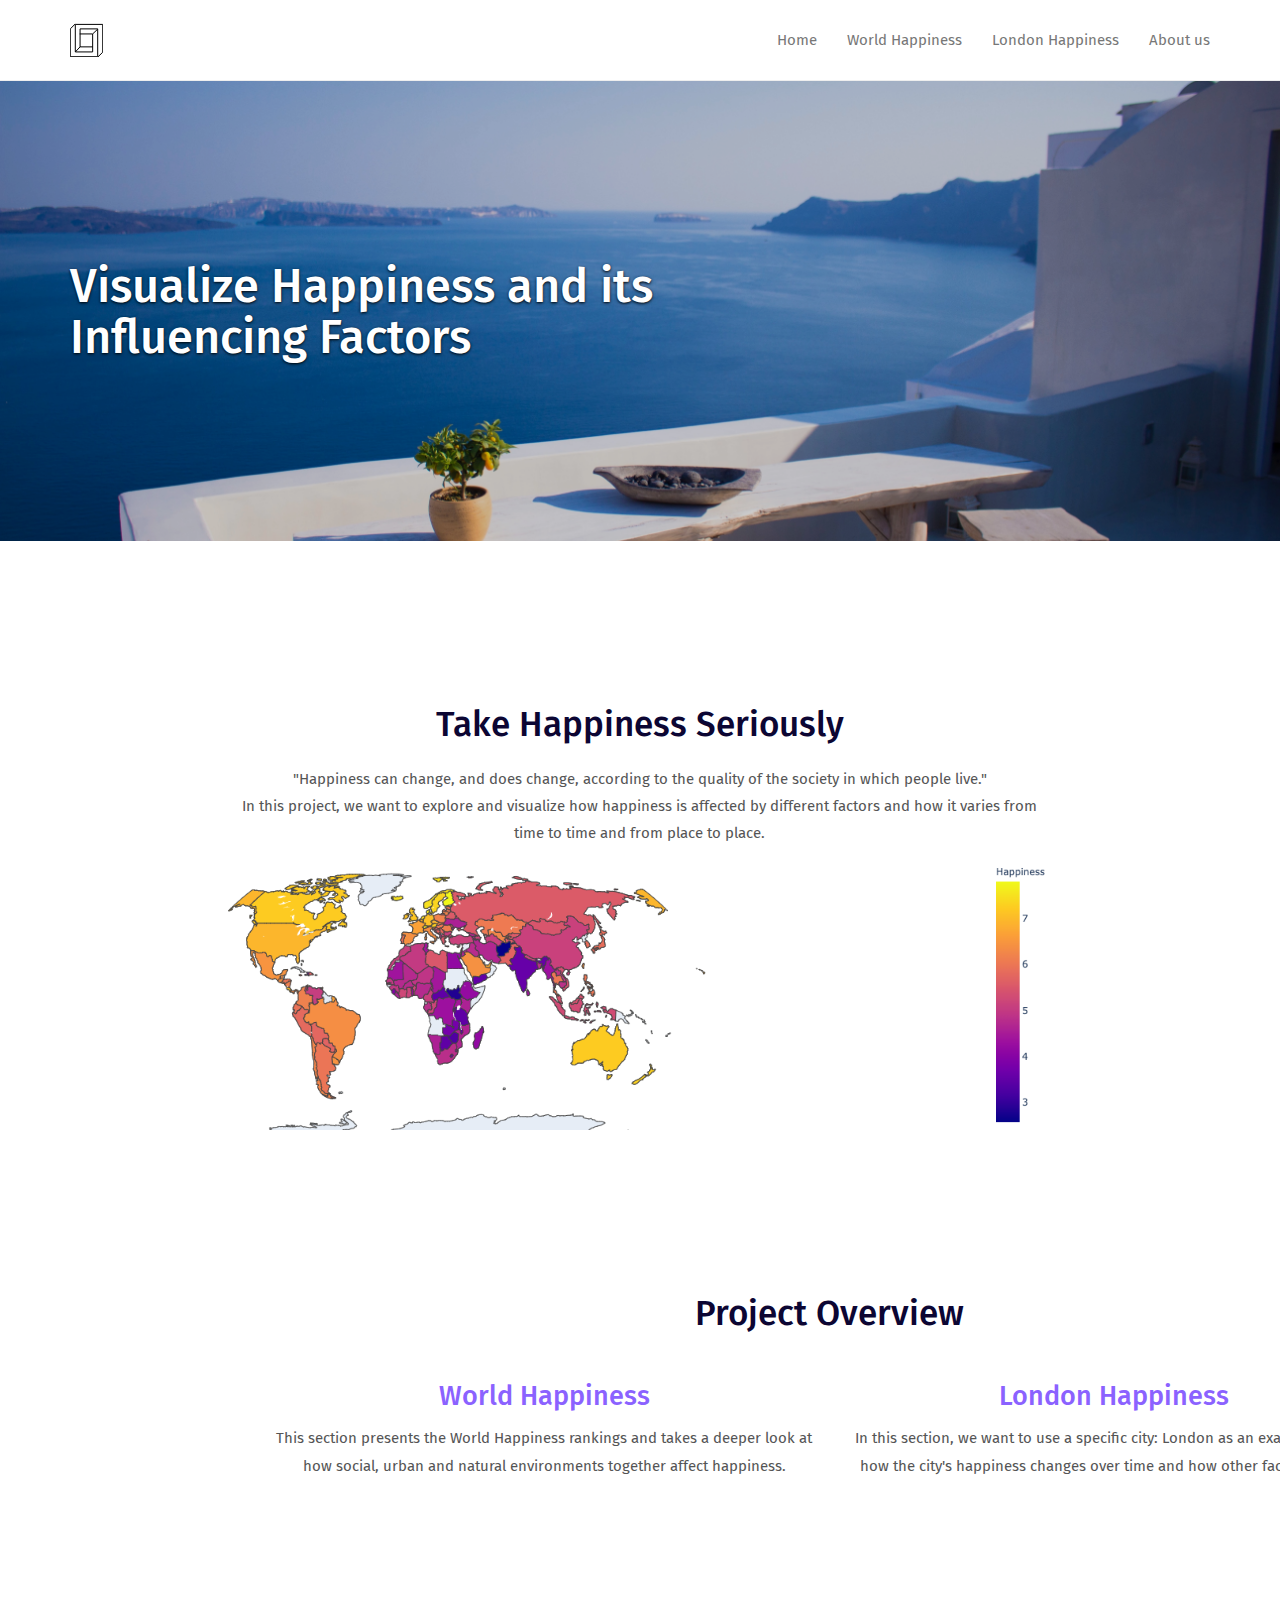
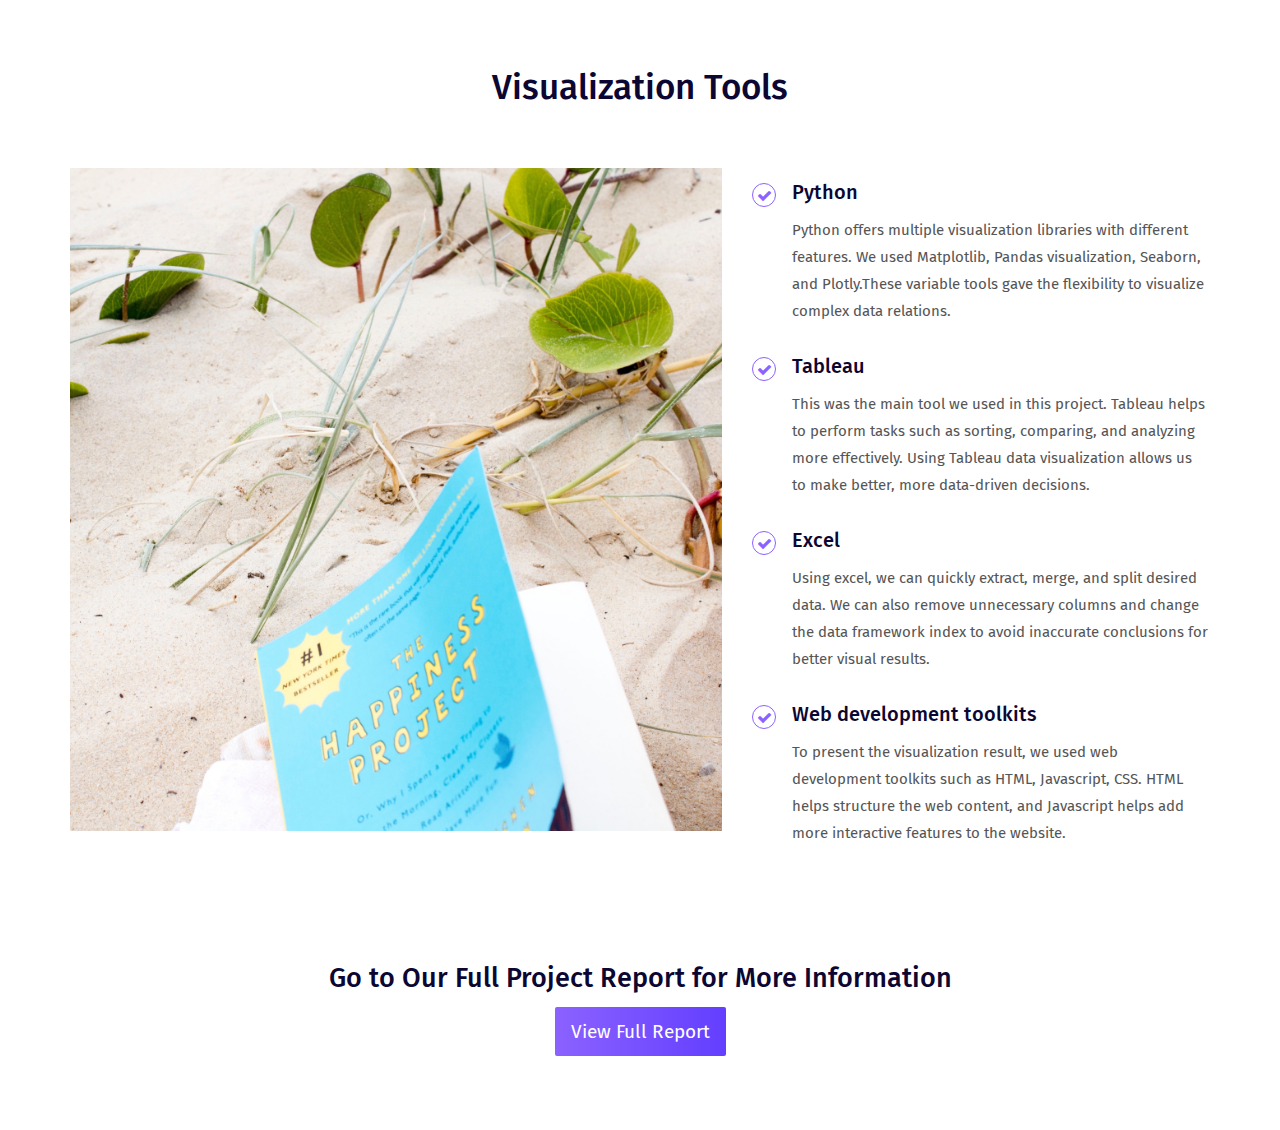
==== index.html @ e7f3a4de "test3" ====
<!DOCTYPE html>
<html lang="en">
   <head>
      <meta charset="UTF-8">
      <meta content="IE=edge" http-equiv="X-UA-Compatible">
      <meta content="width=device-width,initial-scale=1" name="viewport">
      <meta content="description" name="description">
      <meta name="google" content="notranslate" />
      <meta content="Mashup templates have been developped by Orson.io team" name="author">
      <!-- Disable tap highlight on IE -->
      <meta name="msapplication-tap-highlight" content="no">
      <link href="./assets/apple-touch-icon.png" rel="apple-touch-icon">
      <link href="./assets/favicon.ico" rel="icon">
      <title>Title page</title>
      <link href="./main.a3f694c0.css" rel="stylesheet">
   </head>
   <body>
      <!-- Add your content of header -->
      <header>
         <nav class="navbar  navbar-fixed-top navbar-default">
            <div class="container">
               <div class="navbar-header">
                  <button type="button" class="navbar-toggle uarr collapsed" data-toggle="collapse" data-target="#navbar-collapse-uarr">
                  <span class="sr-only">Toggle navigation</span>
                  <span class="icon-bar"></span>
                  <span class="icon-bar"></span>
                  <span class="icon-bar"></span>
                  </button>
                  <a class="navbar-brand" href="./index.html" title="">
                  <img src="./assets/images/mashuptemplate.svg" class="navbar-logo-img" alt="">
                  </a>
               </div>
               <div class="collapse navbar-collapse" id="navbar-collapse-uarr">
                  <ul class="nav navbar-nav navbar-right">
                     <li><a href="./index.html" title="" class="active">Home</a></li>
                     <li><a href="./World Happiness.html" title=""> World Happiness </a></li>
                     <li><a href="./contact.html" title="">London Happiness</a></li>
                     <li><a href="./components.html" title="">About us</a></li>
                  </ul>
               </div>
            </div>
         </nav>
      </header>
      <div class="white-text-container background-image-container" style="background-image: url('./assets/worldassets/h8.jpg')">
         <div class="opacity"></div>
         <div class="container">
            <div class="row">
               <div class="col-md-8">
                  <h1>Visualize Happiness and its Influencing Factors</h1>
               </div>
            </div>
         </div>
      </div>
      <div class="section-container">
         <div class="col-xs-12 col-md-8 col-md-offset-2">
            <div class="text-center">
               <h2><br><br>Take Happiness Seriously</h2>
               <p >"Happiness can change, and does change, according to the quality of the society in which people live."<br>In this project, we want to explore and visualize how happiness is affected by different factors and how it varies from time to time and from place to place. 
               </p>
            </div>
            <style>
               img {
               margin: auto;
               }
            </style>
            <img class="img-responsive" src="./assets/worldassets/global.png">
            <h1><br></h1>
            <div class="text-center">
               <div class="alert alert-light" role="alert">
                  <div class="container">
                     <div class="row">
                        <div class="col-xs-12">
                           <div class="text-center">
                              <h2>Project Overview</h2>
                              <div class="col-md-6" >
                                 <div class="text-center">
                                    <h3><a href="./World Happiness.html">World Happiness</a></h3>
                                 </div>
                                 <div>
                                    <p>This section presents the World Happiness rankings and takes a deeper look at how social, urban and natural environments together affect happiness.<br><br><br></p>
                                 </div>
                              </div>
                              <div class="col-md-6">
                                 <div class="text-center">
                                    <h3><a href="./contact.html">London Happiness</a></h3>
                                 </div>
                                 <div>
                                    <p>In this section, we want to use a specific city: London as an example to show how the city's happiness changes over time and how other factors affect it.
                                    </p>
                                 </div>
                              </div>
                           </div>
                        </div>
                     </div>
                  </div>
               </div>
               <h2><br><br>Visualization Tools<br><br></h2>
            </div>
         </div>
         <div class="container">
            <div class="row">
               <div class="col-md-7">
                  <img class="img-responsive" src="./assets/worldassets/h10.jpg" alt="">
               </div>
               <div class="col-md-5">
                  <ul class="features">
                     <li>
                        <h4>Python</h4>
                        <p>Python offers multiple visualization libraries with different features. We used Matplotlib, Pandas visualization, Seaborn, and Plotly.These variable tools gave the flexibility to visualize complex data relations.
                        </p>
                     </li>
                     <li>
                        <h4>Tableau</h4>
                        <p>This was the main tool we used in this project. Tableau helps to perform tasks such as sorting, comparing, and analyzing more effectively. Using Tableau data visualization allows us to make better, more data-driven decisions.
                        </p>
                     </li>
                     <li>
                        <h4>Excel</h4>
                        <p>Using excel, we can quickly extract, merge, and split desired data. We can also remove unnecessary columns and change the data framework index to avoid inaccurate conclusions for better visual results.
                        </p>
                     </li>
                     <li>
                        <h4>Web development toolkits</h4>
                        <p>To present the visualization result, we used web development toolkits such as HTML, Javascript, CSS. HTML helps structure the web content, and Javascript helps add more interactive features to the website. 
                        </p>
                     </li>
                  </ul>
               </div>
            </div>
            <h3 style="text-align:center"><br><br>Go to Our Full Project Report for More Information<br></h3>
            <p style="text-align:center">
               <a href="https://drive.google.com/file/d/1JfCFlKjmwhzHFtGp71sG6_60GfhqUABh/view?usp=sharing" class="btn btn-primary btn-lg">View Full Report</a>
            </p>
         </div>
      </div>
      <script>
         document.addEventListener("DOMContentLoaded", function (event) {
           navActivePage();
         });
      </script>
      <!-- Google Analytics: change UA-XXXXX-X to be your site's ID 
         <script>
           (function (i, s, o, g, r, a, m) {
             i['GoogleAnalyticsObject'] = r; i[r] = i[r] || function () {
               (i[r].q = i[r].q || []).push(arguments)
             }, i[r].l = 1 * new Date(); a = s.createElement(o),
               m = s.getElementsByTagName(o)[0]; a.async = 1; a.src = g; m.parentNode.insertBefore(a, m)
           })(window, document, 'script', '//www.google-analytics.com/analytics.js', 'ga');
           ga('create', 'UA-XXXXX-X', 'auto');
           ga('send', 'pageview');
         </script>
         
         -->
      <script type="text/javascript" src="./main.41beeca9.js"></script>
   </body>
</html>
---- main.a3f694c0.css ----
@import url(https://fonts.googleapis.com/css?family=La+Belle+Aurore|Fira+Sans:400,700);@import url(https://maxcdn.bootstrapcdn.com/font-awesome/4.7.0/css/font-awesome.min.css);/*!
 * Bootstrap v3.3.7 (http://getbootstrap.com)
 * Copyright 2011-2016 Twitter, Inc.
 * Licensed under MIT (https://github.com/twbs/bootstrap/blob/master/LICENSE)
 */
/*! normalize.css v3.0.3 | MIT License | github.com/necolas/normalize.css */html{font-family:sans-serif;-ms-text-size-adjust:100%;-webkit-text-size-adjust:100%}body{margin:0}article,aside,details,figcaption,figure,footer,header,hgroup,main,menu,nav,section,summary{display:block}audio,canvas,progress,video{display:inline-block;vertical-align:baseline}audio:not([controls]){display:none;height:0}[hidden],template{display:none}a{background-color:transparent}a:active,a:hover{outline:0}abbr[title]{border-bottom:1px dotted}b,strong{font-weight:700}dfn{font-style:italic}h1{font-size:2em;margin:.67em 0}mark{background:#ff0;color:#000}small{font-size:80%}sub,sup{font-size:75%;line-height:0;position:relative;vertical-align:baseline}sup{top:-.5em}sub{bottom:-.25em}img{border:0}svg:not(:root){overflow:hidden}figure{margin:1em 40px}hr{box-sizing:content-box;height:0}pre{overflow:auto}code,kbd,pre,samp{font-family:monospace,monospace;font-size:1em}button,input,optgroup,select,textarea{color:inherit;font:inherit;margin:0}button{overflow:visible}button,select{text-transform:none}button,html input[type=button],input[type=reset],input[type=submit]{-webkit-appearance:button;cursor:pointer}button[disabled],html input[disabled]{cursor:default}button::-moz-focus-inner,input::-moz-focus-inner{border:0;padding:0}input{line-height:normal}input[type=checkbox],input[type=radio]{box-sizing:border-box;padding:0}input[type=number]::-webkit-inner-spin-button,input[type=number]::-webkit-outer-spin-button{height:auto}input[type=search]{-webkit-appearance:textfield;box-sizing:content-box}input[type=search]::-webkit-search-cancel-button,input[type=search]::-webkit-search-decoration{-webkit-appearance:none}fieldset{border:1px solid silver;margin:0 2px;padding:.35em .625em .75em}textarea{overflow:auto}optgroup{font-weight:700}table{border-collapse:collapse;border-spacing:0}td,th{padding:0}

/*! Source: https://github.com/h5bp/html5-boilerplate/blob/master/src/css/main.css */@media print{*,:after,:before{background:transparent!important;color:#000!important;box-shadow:none!important;text-shadow:none!important}a,a:visited{text-decoration:underline}a[href]:after{content:" (" attr(href) ")"}abbr[title]:after{content:" (" attr(title) ")"}a[href^="#"]:after,a[href^="javascript:"]:after{content:""}blockquote,pre{border:1px solid #999;page-break-inside:avoid}thead{display:table-header-group}img,tr{page-break-inside:avoid}img{max-width:100%!important}h2,h3,p{orphans:3;widows:3}h2,h3{page-break-after:avoid}.navbar{display:none}.btn>.caret,.dropup>.btn>.caret{border-top-color:#000!important}.label{border:1px solid #000}.table{border-collapse:collapse!important}.table td,.table th{background-color:#fff!important}.table-bordered td,.table-bordered th{border:1px solid #ddd!important}}*,:after,:before{-webkit-box-sizing:border-box;-moz-box-sizing:border-box;box-sizing:border-box}html{font-size:10px;-webkit-tap-highlight-color:transparent}body{font-family:Fira Sans,Helvetica,Arial,sans-serif;font-size:15px;line-height:1.81;color:#555;background-color:#fff}button,input,select,textarea{font-family:inherit;font-size:inherit;line-height:inherit}a{color:#8b62ff;text-decoration:none}a:focus,a:hover{color:#5216ff;text-decoration:underline}a:focus{outline:5px auto -webkit-focus-ring-color;outline-offset:-2px}figure{margin:0}img{vertical-align:middle}.img-responsive{display:block;max-width:100%;height:auto}.img-rounded{border-radius:2px}.img-thumbnail{padding:4px;line-height:1.81;background-color:#fff;border:1px solid #ddd;border-radius:2px;-webkit-transition:all .2s ease-in-out;-o-transition:all .2s ease-in-out;transition:all .2s ease-in-out;display:inline-block;max-width:100%;height:auto}.img-circle{border-radius:50%}hr{margin-top:27px;margin-bottom:27px;border:0;border-top:1px solid #eee}.sr-only{position:absolute;width:1px;height:1px;margin:-1px;padding:0;overflow:hidden;clip:rect(0,0,0,0);border:0}.sr-only-focusable:active,.sr-only-focusable:focus{position:static;width:auto;height:auto;margin:0;overflow:visible;clip:auto}[role=button]{cursor:pointer}.h1,.h2,.h3,.h4,.h5,.h6,h1,h2,h3,h4,h5,h6{font-family:inherit;font-weight:500;line-height:1.1;color:#0c0633}.h1 .small,.h1 small,.h2 .small,.h2 small,.h3 .small,.h3 small,.h4 .small,.h4 small,.h5 .small,.h5 small,.h6 .small,.h6 small,h1 .small,h1 small,h2 .small,h2 small,h3 .small,h3 small,h4 .small,h4 small,h5 .small,h5 small,h6 .small,h6 small{font-weight:400;line-height:1;color:#777}.h1,.h2,.h3,h1,h2,h3{margin-top:27px;margin-bottom:13.5px}.h1 .small,.h1 small,.h2 .small,.h2 small,.h3 .small,.h3 small,h1 .small,h1 small,h2 .small,h2 small,h3 .small,h3 small{font-size:65%}.h4,.h5,.h6,h4,h5,h6{margin-top:13.5px;margin-bottom:13.5px}.h4 .small,.h4 small,.h5 .small,.h5 small,.h6 .small,.h6 small,h4 .small,h4 small,h5 .small,h5 small,h6 .small,h6 small{font-size:75%}.h1,h1{font-size:47px}.h2,h2{font-size:35px}.h3,h3{font-size:27px}.h4,h4{font-size:20px}.h5,h5{font-size:15px}.h6,h6{font-size:13px}p{margin:0 0 13.5px}.lead{margin-bottom:27px;font-size:17px;font-weight:300;line-height:1.4}@media (min-width:768px){.lead{font-size:22.5px}}.small,small{font-size:86%}.mark,mark{background-color:#fcf8e3;padding:.2em}.text-left{text-align:left}.text-right{text-align:right}.text-center{text-align:center}.text-justify{text-align:justify}.text-nowrap{white-space:nowrap}.text-lowercase{text-transform:lowercase}.initialism,.text-uppercase{text-transform:uppercase}.text-capitalize{text-transform:capitalize}.text-muted{color:#777}.text-primary{color:#8b62ff}a.text-primary:focus,a.text-primary:hover{color:#652fff}.text-success{color:#fff}a.text-success:focus,a.text-success:hover{color:#e6e6e6}.text-info{color:#31708f}a.text-info:focus,a.text-info:hover{color:#245269}.text-warning{color:#8a6d3b}a.text-warning:focus,a.text-warning:hover{color:#66512c}.text-danger{color:#fff}a.text-danger:focus,a.text-danger:hover{color:#e6e6e6}.bg-primary{color:#fff;background-color:#8b62ff}a.bg-primary:focus,a.bg-primary:hover{background-color:#652fff}.bg-success{background-color:#005bff}a.bg-success:focus,a.bg-success:hover{background-color:#0049cc}.bg-info{background-color:#d9edf7}a.bg-info:focus,a.bg-info:hover{background-color:#afd9ee}.bg-warning{background-color:#fcf8e3}a.bg-warning:focus,a.bg-warning:hover{background-color:#f7ecb5}.bg-danger{background-color:#fe6767}a.bg-danger:focus,a.bg-danger:hover{background-color:#fe3434}.page-header{padding-bottom:12.5px;margin:54px 0 27px;border-bottom:1px solid #eee}ol,ul{margin-top:0;margin-bottom:13.5px}ol ol,ol ul,ul ol,ul ul{margin-bottom:0}.list-inline,.list-unstyled{padding-left:0;list-style:none}.list-inline{margin-left:-5px}.list-inline>li{display:inline-block;padding-left:5px;padding-right:5px}dl{margin-top:0;margin-bottom:27px}dd,dt{line-height:1.81}dt{font-weight:700}dd{margin-left:0}.dl-horizontal dd:after,.dl-horizontal dd:before{content:" ";display:table}.dl-horizontal dd:after{clear:both}@media (min-width:768px){.dl-horizontal dt{float:left;width:160px;clear:left;text-align:right;overflow:hidden;text-overflow:ellipsis;white-space:nowrap}.dl-horizontal dd{margin-left:180px}}abbr[data-original-title],abbr[title]{cursor:help;border-bottom:1px dotted #777}.initialism{font-size:90%}blockquote{padding:13.5px 27px;margin:0 0 27px;font-size:18.75px;border-left:5px solid #eee}blockquote ol:last-child,blockquote p:last-child,blockquote ul:last-child{margin-bottom:0}blockquote .small,blockquote footer,blockquote small{display:block;font-size:80%;line-height:1.81;color:#777}blockquote .small:before,blockquote footer:before,blockquote small:before{content:"\2014   \A0"}.blockquote-reverse,blockquote.pull-right{padding-right:15px;padding-left:0;border-right:5px solid #eee;border-left:0;text-align:right}.blockquote-reverse .small:before,.blockquote-reverse footer:before,.blockquote-reverse small:before,blockquote.pull-right .small:before,blockquote.pull-right footer:before,blockquote.pull-right small:before{content:""}.blockquote-reverse .small:after,.blockquote-reverse footer:after,.blockquote-reverse small:after,blockquote.pull-right .small:after,blockquote.pull-right footer:after,blockquote.pull-right small:after{content:"\A0   \2014"}address{margin-bottom:27px;font-style:normal;line-height:1.81}code,kbd,pre,samp{font-family:Menlo,Monaco,Consolas,Courier New,monospace}code{color:#c7254e;background-color:#f9f2f4}code,kbd{padding:2px 4px;font-size:90%;border-radius:2px}kbd{color:#fff;background-color:#333;box-shadow:inset 0 -1px 0 rgba(0,0,0,.25)}kbd kbd{padding:0;font-size:100%;font-weight:700;box-shadow:none}pre{display:block;padding:13px;margin:0 0 13.5px;font-size:14px;line-height:1.81;word-break:break-all;word-wrap:break-word;color:#333;background-color:#f5f5f5;border:1px solid #ccc;border-radius:2px}pre code{padding:0;font-size:inherit;color:inherit;white-space:pre-wrap;background-color:transparent;border-radius:0}.pre-scrollable{max-height:340px;overflow-y:scroll}.container{margin-right:auto;margin-left:auto;padding-left:15px;padding-right:15px}.container:after,.container:before{content:" ";display:table}.container:after{clear:both}@media (min-width:768px){.container{width:750px}}@media (min-width:992px){.container{width:970px}}@media (min-width:1200px){.container{width:1170px}}.container-fluid{margin-right:auto;margin-left:auto;padding-left:15px;padding-right:15px}.container-fluid:after,.container-fluid:before{content:" ";display:table}.container-fluid:after{clear:both}.row{margin-left:-15px;margin-right:-15px}.row:after,.row:before{content:" ";display:table}.row:after{clear:both}.col-lg-1,.col-lg-2,.col-lg-3,.col-lg-4,.col-lg-5,.col-lg-6,.col-lg-7,.col-lg-8,.col-lg-9,.col-lg-10,.col-lg-11,.col-lg-12,.col-md-1,.col-md-2,.col-md-3,.col-md-4,.col-md-5,.col-md-6,.col-md-7,.col-md-8,.col-md-9,.col-md-10,.col-md-11,.col-md-12,.col-sm-1,.col-sm-2,.col-sm-3,.col-sm-4,.col-sm-5,.col-sm-6,.col-sm-7,.col-sm-8,.col-sm-9,.col-sm-10,.col-sm-11,.col-sm-12,.col-xs-1,.col-xs-2,.col-xs-3,.col-xs-4,.col-xs-5,.col-xs-6,.col-xs-7,.col-xs-8,.col-xs-9,.col-xs-10,.col-xs-11,.col-xs-12{position:relative;min-height:1px;padding-left:15px;padding-right:15px}.col-xs-1,.col-xs-2,.col-xs-3,.col-xs-4,.col-xs-5,.col-xs-6,.col-xs-7,.col-xs-8,.col-xs-9,.col-xs-10,.col-xs-11,.col-xs-12{float:left}.col-xs-1{width:8.33333%}.col-xs-2{width:16.66667%}.col-xs-3{width:25%}.col-xs-4{width:33.33333%}.col-xs-5{width:41.66667%}.col-xs-6{width:50%}.col-xs-7{width:58.33333%}.col-xs-8{width:66.66667%}.col-xs-9{width:75%}.col-xs-10{width:83.33333%}.col-xs-11{width:91.66667%}.col-xs-12{width:100%}.col-xs-pull-0{right:auto}.col-xs-pull-1{right:8.33333%}.col-xs-pull-2{right:16.66667%}.col-xs-pull-3{right:25%}.col-xs-pull-4{right:33.33333%}.col-xs-pull-5{right:41.66667%}.col-xs-pull-6{right:50%}.col-xs-pull-7{right:58.33333%}.col-xs-pull-8{right:66.66667%}.col-xs-pull-9{right:75%}.col-xs-pull-10{right:83.33333%}.col-xs-pull-11{right:91.66667%}.col-xs-pull-12{right:100%}.col-xs-push-0{left:auto}.col-xs-push-1{left:8.33333%}.col-xs-push-2{left:16.66667%}.col-xs-push-3{left:25%}.col-xs-push-4{left:33.33333%}.col-xs-push-5{left:41.66667%}.col-xs-push-6{left:50%}.col-xs-push-7{left:58.33333%}.col-xs-push-8{left:66.66667%}.col-xs-push-9{left:75%}.col-xs-push-10{left:83.33333%}.col-xs-push-11{left:91.66667%}.col-xs-push-12{left:100%}.col-xs-offset-0{margin-left:0}.col-xs-offset-1{margin-left:8.33333%}.col-xs-offset-2{margin-left:16.66667%}.col-xs-offset-3{margin-left:25%}.col-xs-offset-4{margin-left:33.33333%}.col-xs-offset-5{margin-left:41.66667%}.col-xs-offset-6{margin-left:50%}.col-xs-offset-7{margin-left:58.33333%}.col-xs-offset-8{margin-left:66.66667%}.col-xs-offset-9{margin-left:75%}.col-xs-offset-10{margin-left:83.33333%}.col-xs-offset-11{margin-left:91.66667%}.col-xs-offset-12{margin-left:100%}@media (min-width:768px){.col-sm-1,.col-sm-2,.col-sm-3,.col-sm-4,.col-sm-5,.col-sm-6,.col-sm-7,.col-sm-8,.col-sm-9,.col-sm-10,.col-sm-11,.col-sm-12{float:left}.col-sm-1{width:8.33333%}.col-sm-2{width:16.66667%}.col-sm-3{width:25%}.col-sm-4{width:33.33333%}.col-sm-5{width:41.66667%}.col-sm-6{width:50%}.col-sm-7{width:58.33333%}.col-sm-8{width:66.66667%}.col-sm-9{width:75%}.col-sm-10{width:83.33333%}.col-sm-11{width:91.66667%}.col-sm-12{width:100%}.col-sm-pull-0{right:auto}.col-sm-pull-1{right:8.33333%}.col-sm-pull-2{right:16.66667%}.col-sm-pull-3{right:25%}.col-sm-pull-4{right:33.33333%}.col-sm-pull-5{right:41.66667%}.col-sm-pull-6{right:50%}.col-sm-pull-7{right:58.33333%}.col-sm-pull-8{right:66.66667%}.col-sm-pull-9{right:75%}.col-sm-pull-10{right:83.33333%}.col-sm-pull-11{right:91.66667%}.col-sm-pull-12{right:100%}.col-sm-push-0{left:auto}.col-sm-push-1{left:8.33333%}.col-sm-push-2{left:16.66667%}.col-sm-push-3{left:25%}.col-sm-push-4{left:33.33333%}.col-sm-push-5{left:41.66667%}.col-sm-push-6{left:50%}.col-sm-push-7{left:58.33333%}.col-sm-push-8{left:66.66667%}.col-sm-push-9{left:75%}.col-sm-push-10{left:83.33333%}.col-sm-push-11{left:91.66667%}.col-sm-push-12{left:100%}.col-sm-offset-0{margin-left:0}.col-sm-offset-1{margin-left:8.33333%}.col-sm-offset-2{margin-left:16.66667%}.col-sm-offset-3{margin-left:25%}.col-sm-offset-4{margin-left:33.33333%}.col-sm-offset-5{margin-left:41.66667%}.col-sm-offset-6{margin-left:50%}.col-sm-offset-7{margin-left:58.33333%}.col-sm-offset-8{margin-left:66.66667%}.col-sm-offset-9{margin-left:75%}.col-sm-offset-10{margin-left:83.33333%}.col-sm-offset-11{margin-left:91.66667%}.col-sm-offset-12{margin-left:100%}}@media (min-width:992px){.col-md-1,.col-md-2,.col-md-3,.col-md-4,.col-md-5,.col-md-6,.col-md-7,.col-md-8,.col-md-9,.col-md-10,.col-md-11,.col-md-12{float:left}.col-md-1{width:8.33333%}.col-md-2{width:16.66667%}.col-md-3{width:25%}.col-md-4{width:33.33333%}.col-md-5{width:41.66667%}.col-md-6{width:50%}.col-md-7{width:58.33333%}.col-md-8{width:66.66667%}.col-md-9{width:75%}.col-md-10{width:83.33333%}.col-md-11{width:91.66667%}.col-md-12{width:100%}.col-md-pull-0{right:auto}.col-md-pull-1{right:8.33333%}.col-md-pull-2{right:16.66667%}.col-md-pull-3{right:25%}.col-md-pull-4{right:33.33333%}.col-md-pull-5{right:41.66667%}.col-md-pull-6{right:50%}.col-md-pull-7{right:58.33333%}.col-md-pull-8{right:66.66667%}.col-md-pull-9{right:75%}.col-md-pull-10{right:83.33333%}.col-md-pull-11{right:91.66667%}.col-md-pull-12{right:100%}.col-md-push-0{left:auto}.col-md-push-1{left:8.33333%}.col-md-push-2{left:16.66667%}.col-md-push-3{left:25%}.col-md-push-4{left:33.33333%}.col-md-push-5{left:41.66667%}.col-md-push-6{left:50%}.col-md-push-7{left:58.33333%}.col-md-push-8{left:66.66667%}.col-md-push-9{left:75%}.col-md-push-10{left:83.33333%}.col-md-push-11{left:91.66667%}.col-md-push-12{left:100%}.col-md-offset-0{margin-left:0}.col-md-offset-1{margin-left:8.33333%}.col-md-offset-2{margin-left:16.66667%}.col-md-offset-3{margin-left:25%}.col-md-offset-4{margin-left:33.33333%}.col-md-offset-5{margin-left:41.66667%}.col-md-offset-6{margin-left:50%}.col-md-offset-7{margin-left:58.33333%}.col-md-offset-8{margin-left:66.66667%}.col-md-offset-9{margin-left:75%}.col-md-offset-10{margin-left:83.33333%}.col-md-offset-11{margin-left:91.66667%}.col-md-offset-12{margin-left:100%}}@media (min-width:1200px){.col-lg-1,.col-lg-2,.col-lg-3,.col-lg-4,.col-lg-5,.col-lg-6,.col-lg-7,.col-lg-8,.col-lg-9,.col-lg-10,.col-lg-11,.col-lg-12{float:left}.col-lg-1{width:8.33333%}.col-lg-2{width:16.66667%}.col-lg-3{width:25%}.col-lg-4{width:33.33333%}.col-lg-5{width:41.66667%}.col-lg-6{width:50%}.col-lg-7{width:58.33333%}.col-lg-8{width:66.66667%}.col-lg-9{width:75%}.col-lg-10{width:83.33333%}.col-lg-11{width:91.66667%}.col-lg-12{width:100%}.col-lg-pull-0{right:auto}.col-lg-pull-1{right:8.33333%}.col-lg-pull-2{right:16.66667%}.col-lg-pull-3{right:25%}.col-lg-pull-4{right:33.33333%}.col-lg-pull-5{right:41.66667%}.col-lg-pull-6{right:50%}.col-lg-pull-7{right:58.33333%}.col-lg-pull-8{right:66.66667%}.col-lg-pull-9{right:75%}.col-lg-pull-10{right:83.33333%}.col-lg-pull-11{right:91.66667%}.col-lg-pull-12{right:100%}.col-lg-push-0{left:auto}.col-lg-push-1{left:8.33333%}.col-lg-push-2{left:16.66667%}.col-lg-push-3{left:25%}.col-lg-push-4{left:33.33333%}.col-lg-push-5{left:41.66667%}.col-lg-push-6{left:50%}.col-lg-push-7{left:58.33333%}.col-lg-push-8{left:66.66667%}.col-lg-push-9{left:75%}.col-lg-push-10{left:83.33333%}.col-lg-push-11{left:91.66667%}.col-lg-push-12{left:100%}.col-lg-offset-0{margin-left:0}.col-lg-offset-1{margin-left:8.33333%}.col-lg-offset-2{margin-left:16.66667%}.col-lg-offset-3{margin-left:25%}.col-lg-offset-4{margin-left:33.33333%}.col-lg-offset-5{margin-left:41.66667%}.col-lg-offset-6{margin-left:50%}.col-lg-offset-7{margin-left:58.33333%}.col-lg-offset-8{margin-left:66.66667%}.col-lg-offset-9{margin-left:75%}.col-lg-offset-10{margin-left:83.33333%}.col-lg-offset-11{margin-left:91.66667%}.col-lg-offset-12{margin-left:100%}}table{background-color:transparent}caption{padding-top:8px;padding-bottom:8px;color:#777}caption,th{text-align:left}.table{width:100%;max-width:100%;margin-bottom:27px}.table>tbody>tr>td,.table>tbody>tr>th,.table>tfoot>tr>td,.table>tfoot>tr>th,.table>thead>tr>td,.table>thead>tr>th{padding:8px;line-height:1.81;vertical-align:top;border-top:1px solid #ddd}.table>thead>tr>th{vertical-align:bottom;border-bottom:2px solid #ddd}.table>caption+thead>tr:first-child>td,.table>caption+thead>tr:first-child>th,.table>colgroup+thead>tr:first-child>td,.table>colgroup+thead>tr:first-child>th,.table>thead:first-child>tr:first-child>td,.table>thead:first-child>tr:first-child>th{border-top:0}.table>tbody+tbody{border-top:2px solid #ddd}.table .table{background-color:#fff}.table-condensed>tbody>tr>td,.table-condensed>tbody>tr>th,.table-condensed>tfoot>tr>td,.table-condensed>tfoot>tr>th,.table-condensed>thead>tr>td,.table-condensed>thead>tr>th{padding:5px}.table-bordered,.table-bordered>tbody>tr>td,.table-bordered>tbody>tr>th,.table-bordered>tfoot>tr>td,.table-bordered>tfoot>tr>th,.table-bordered>thead>tr>td,.table-bordered>thead>tr>th{border:1px solid #ddd}.table-bordered>thead>tr>td,.table-bordered>thead>tr>th{border-bottom-width:2px}.table-striped>tbody>tr:nth-of-type(odd){background-color:#f9f9f9}.table-hover>tbody>tr:hover{background-color:#f5f5f5}table col[class*=col-]{position:static;float:none;display:table-column}table td[class*=col-],table th[class*=col-]{position:static;float:none;display:table-cell}.table>tbody>tr.active>td,.table>tbody>tr.active>th,.table>tbody>tr>td.active,.table>tbody>tr>th.active,.table>tfoot>tr.active>td,.table>tfoot>tr.active>th,.table>tfoot>tr>td.active,.table>tfoot>tr>th.active,.table>thead>tr.active>td,.table>thead>tr.active>th,.table>thead>tr>td.active,.table>thead>tr>th.active{background-color:#f5f5f5}.table-hover>tbody>tr.active:hover>td,.table-hover>tbody>tr.active:hover>th,.table-hover>tbody>tr:hover>.active,.table-hover>tbody>tr>td.active:hover,.table-hover>tbody>tr>th.active:hover{background-color:#e8e8e8}.table>tbody>tr.success>td,.table>tbody>tr.success>th,.table>tbody>tr>td.success,.table>tbody>tr>th.success,.table>tfoot>tr.success>td,.table>tfoot>tr.success>th,.table>tfoot>tr>td.success,.table>tfoot>tr>th.success,.table>thead>tr.success>td,.table>thead>tr.success>th,.table>thead>tr>td.success,.table>thead>tr>th.success{background-color:#005bff}.table-hover>tbody>tr.success:hover>td,.table-hover>tbody>tr.success:hover>th,.table-hover>tbody>tr:hover>.success,.table-hover>tbody>tr>td.success:hover,.table-hover>tbody>tr>th.success:hover{background-color:#0052e6}.table>tbody>tr.info>td,.table>tbody>tr.info>th,.table>tbody>tr>td.info,.table>tbody>tr>th.info,.table>tfoot>tr.info>td,.table>tfoot>tr.info>th,.table>tfoot>tr>td.info,.table>tfoot>tr>th.info,.table>thead>tr.info>td,.table>thead>tr.info>th,.table>thead>tr>td.info,.table>thead>tr>th.info{background-color:#d9edf7}.table-hover>tbody>tr.info:hover>td,.table-hover>tbody>tr.info:hover>th,.table-hover>tbody>tr:hover>.info,.table-hover>tbody>tr>td.info:hover,.table-hover>tbody>tr>th.info:hover{background-color:#c4e3f3}.table>tbody>tr.warning>td,.table>tbody>tr.warning>th,.table>tbody>tr>td.warning,.table>tbody>tr>th.warning,.table>tfoot>tr.warning>td,.table>tfoot>tr.warning>th,.table>tfoot>tr>td.warning,.table>tfoot>tr>th.warning,.table>thead>tr.warning>td,.table>thead>tr.warning>th,.table>thead>tr>td.warning,.table>thead>tr>th.warning{background-color:#fcf8e3}.table-hover>tbody>tr.warning:hover>td,.table-hover>tbody>tr.warning:hover>th,.table-hover>tbody>tr:hover>.warning,.table-hover>tbody>tr>td.warning:hover,.table-hover>tbody>tr>th.warning:hover{background-color:#faf2cc}.table>tbody>tr.danger>td,.table>tbody>tr.danger>th,.table>tbody>tr>td.danger,.table>tbody>tr>th.danger,.table>tfoot>tr.danger>td,.table>tfoot>tr.danger>th,.table>tfoot>tr>td.danger,.table>tfoot>tr>th.danger,.table>thead>tr.danger>td,.table>thead>tr.danger>th,.table>thead>tr>td.danger,.table>thead>tr>th.danger{background-color:#fe6767}.table-hover>tbody>tr.danger:hover>td,.table-hover>tbody>tr.danger:hover>th,.table-hover>tbody>tr:hover>.danger,.table-hover>tbody>tr>td.danger:hover,.table-hover>tbody>tr>th.danger:hover{background-color:#fe4e4e}.table-responsive{overflow-x:auto;min-height:.01%}@media screen and (max-width:767px){.table-responsive{width:100%;margin-bottom:20.25px;overflow-y:hidden;-ms-overflow-style:-ms-autohiding-scrollbar;border:1px solid #ddd}.table-responsive>.table{margin-bottom:0}.table-responsive>.table>tbody>tr>td,.table-responsive>.table>tbody>tr>th,.table-responsive>.table>tfoot>tr>td,.table-responsive>.table>tfoot>tr>th,.table-responsive>.table>thead>tr>td,.table-responsive>.table>thead>tr>th{white-space:nowrap}.table-responsive>.table-bordered{border:0}.table-responsive>.table-bordered>tbody>tr>td:first-child,.table-responsive>.table-bordered>tbody>tr>th:first-child,.table-responsive>.table-bordered>tfoot>tr>td:first-child,.table-responsive>.table-bordered>tfoot>tr>th:first-child,.table-responsive>.table-bordered>thead>tr>td:first-child,.table-responsive>.table-bordered>thead>tr>th:first-child{border-left:0}.table-responsive>.table-bordered>tbody>tr>td:last-child,.table-responsive>.table-bordered>tbody>tr>th:last-child,.table-responsive>.table-bordered>tfoot>tr>td:last-child,.table-responsive>.table-bordered>tfoot>tr>th:last-child,.table-responsive>.table-bordered>thead>tr>td:last-child,.table-responsive>.table-bordered>thead>tr>th:last-child{border-right:0}.table-responsive>.table-bordered>tbody>tr:last-child>td,.table-responsive>.table-bordered>tbody>tr:last-child>th,.table-responsive>.table-bordered>tfoot>tr:last-child>td,.table-responsive>.table-bordered>tfoot>tr:last-child>th{border-bottom:0}}fieldset{margin:0;min-width:0}fieldset,legend{padding:0;border:0}legend{display:block;width:100%;margin-bottom:27px;font-size:22.5px;line-height:inherit;color:#333;border-bottom:1px solid #e5e5e5}label{display:inline-block;max-width:100%;margin-bottom:5px;font-weight:700}input[type=search]{-webkit-box-sizing:border-box;-moz-box-sizing:border-box;box-sizing:border-box}input[type=checkbox],input[type=radio]{margin:4px 0 0;margin-top:1px\9;line-height:normal}input[type=file]{display:block}input[type=range]{display:block;width:100%}select[multiple],select[size]{height:auto}input[type=checkbox]:focus,input[type=file]:focus,input[type=radio]:focus{outline:5px auto -webkit-focus-ring-color;outline-offset:-2px}output{padding-top:9px}.form-control,output{display:block;font-size:15px;line-height:1.81;color:#555}.form-control{width:100%;height:45px;padding:8px 12px;background-color:#fff;background-image:none;border:1px solid #eee;border-radius:2px;-webkit-box-shadow:inset 0 1px 1px rgba(0,0,0,.075);box-shadow:inset 0 1px 1px rgba(0,0,0,.075);-webkit-transition:border-color .15s ease-in-out,box-shadow .15s ease-in-out;-o-transition:border-color ease-in-out .15s,box-shadow ease-in-out .15s;transition:border-color .15s ease-in-out,box-shadow .15s ease-in-out}.form-control:focus{border-color:#66afe9;outline:0;-webkit-box-shadow:inset 0 1px 1px rgba(0,0,0,.075),0 0 8px rgba(102,175,233,.6);box-shadow:inset 0 1px 1px rgba(0,0,0,.075),0 0 8px rgba(102,175,233,.6)}.form-control::-moz-placeholder{color:#999;opacity:1}.form-control:-ms-input-placeholder{color:#999}.form-control::-webkit-input-placeholder{color:#999}.form-control::-ms-expand{border:0;background-color:transparent}.form-control[disabled],.form-control[readonly],fieldset[disabled] .form-control{background-color:#eee;opacity:1}.form-control[disabled],fieldset[disabled] .form-control{cursor:not-allowed}textarea.form-control{height:auto}input[type=search]{-webkit-appearance:none}@media screen and (-webkit-min-device-pixel-ratio:0){input[type=date].form-control,input[type=datetime-local].form-control,input[type=month].form-control,input[type=time].form-control{line-height:45px}.input-group-sm>.input-group-btn>input[type=date].btn,.input-group-sm>.input-group-btn>input[type=datetime-local].btn,.input-group-sm>.input-group-btn>input[type=month].btn,.input-group-sm>.input-group-btn>input[type=time].btn,.input-group-sm>input[type=date].form-control,.input-group-sm>input[type=date].input-group-addon,.input-group-sm>input[type=datetime-local].form-control,.input-group-sm>input[type=datetime-local].input-group-addon,.input-group-sm>input[type=month].form-control,.input-group-sm>input[type=month].input-group-addon,.input-group-sm>input[type=time].form-control,.input-group-sm>input[type=time].input-group-addon,.input-group-sm input[type=date],.input-group-sm input[type=datetime-local],.input-group-sm input[type=month],.input-group-sm input[type=time],input[type=date].input-sm,input[type=datetime-local].input-sm,input[type=month].input-sm,input[type=time].input-sm{line-height:33px}.input-group-lg>.input-group-btn>input[type=date].btn,.input-group-lg>.input-group-btn>input[type=datetime-local].btn,.input-group-lg>.input-group-btn>input[type=month].btn,.input-group-lg>.input-group-btn>input[type=time].btn,.input-group-lg>input[type=date].form-control,.input-group-lg>input[type=date].input-group-addon,.input-group-lg>input[type=datetime-local].form-control,.input-group-lg>input[type=datetime-local].input-group-addon,.input-group-lg>input[type=month].form-control,.input-group-lg>input[type=month].input-group-addon,.input-group-lg>input[type=time].form-control,.input-group-lg>input[type=time].input-group-addon,.input-group-lg input[type=date],.input-group-lg input[type=datetime-local],.input-group-lg input[type=month],.input-group-lg input[type=time],input[type=date].input-lg,input[type=datetime-local].input-lg,input[type=month].input-lg,input[type=time].input-lg{line-height:52px}}.form-group{margin-bottom:15px}.checkbox,.radio{position:relative;display:block;margin-top:10px;margin-bottom:10px}.checkbox label,.radio label{min-height:27px;padding-left:20px;margin-bottom:0;font-weight:400;cursor:pointer}.checkbox-inline input[type=checkbox],.checkbox input[type=checkbox],.radio-inline input[type=radio],.radio input[type=radio]{position:absolute;margin-left:-20px;margin-top:4px\9}.checkbox+.checkbox,.radio+.radio{margin-top:-5px}.checkbox-inline,.radio-inline{position:relative;display:inline-block;padding-left:20px;margin-bottom:0;vertical-align:middle;font-weight:400;cursor:pointer}.checkbox-inline+.checkbox-inline,.radio-inline+.radio-inline{margin-top:0;margin-left:10px}.checkbox-inline.disabled,.checkbox.disabled label,.radio-inline.disabled,.radio.disabled label,fieldset[disabled] .checkbox-inline,fieldset[disabled] .checkbox label,fieldset[disabled] .radio-inline,fieldset[disabled] .radio label,fieldset[disabled] input[type=checkbox],fieldset[disabled] input[type=radio],input[type=checkbox].disabled,input[type=checkbox][disabled],input[type=radio].disabled,input[type=radio][disabled]{cursor:not-allowed}.form-control-static{padding-top:9px;padding-bottom:9px;margin-bottom:0;min-height:42px}.form-control-static.input-lg,.form-control-static.input-sm,.input-group-lg>.form-control-static.form-control,.input-group-lg>.form-control-static.input-group-addon,.input-group-lg>.input-group-btn>.form-control-static.btn,.input-group-sm>.form-control-static.form-control,.input-group-sm>.form-control-static.input-group-addon,.input-group-sm>.input-group-btn>.form-control-static.btn{padding-left:0;padding-right:0}.input-group-sm>.form-control,.input-group-sm>.input-group-addon,.input-group-sm>.input-group-btn>.btn,.input-sm{height:33px;padding:6px 10px;font-size:13px;line-height:1.5;border-radius:2px}.input-group-sm>.input-group-btn>select.btn,.input-group-sm>select.form-control,.input-group-sm>select.input-group-addon,select.input-sm{height:33px;line-height:33px}.input-group-sm>.input-group-btn>select[multiple].btn,.input-group-sm>.input-group-btn>textarea.btn,.input-group-sm>select[multiple].form-control,.input-group-sm>select[multiple].input-group-addon,.input-group-sm>textarea.form-control,.input-group-sm>textarea.input-group-addon,select[multiple].input-sm,textarea.input-sm{height:auto}.form-group-sm .form-control{height:33px;padding:6px 10px;font-size:13px;line-height:1.5;border-radius:2px}.form-group-sm select.form-control{height:33px;line-height:33px}.form-group-sm select[multiple].form-control,.form-group-sm textarea.form-control{height:auto}.form-group-sm .form-control-static{height:33px;min-height:40px;padding:7px 10px;font-size:13px;line-height:1.5}.input-group-lg>.form-control,.input-group-lg>.input-group-addon,.input-group-lg>.input-group-btn>.btn,.input-lg{height:52px;padding:12px 16px;font-size:19px;line-height:1.33333;border-radius:2px}.input-group-lg>.input-group-btn>select.btn,.input-group-lg>select.form-control,.input-group-lg>select.input-group-addon,select.input-lg{height:52px;line-height:52px}.input-group-lg>.input-group-btn>select[multiple].btn,.input-group-lg>.input-group-btn>textarea.btn,.input-group-lg>select[multiple].form-control,.input-group-lg>select[multiple].input-group-addon,.input-group-lg>textarea.form-control,.input-group-lg>textarea.input-group-addon,select[multiple].input-lg,textarea.input-lg{height:auto}.form-group-lg .form-control{height:52px;padding:12px 16px;font-size:19px;line-height:1.33333;border-radius:2px}.form-group-lg select.form-control{height:52px;line-height:52px}.form-group-lg select[multiple].form-control,.form-group-lg textarea.form-control{height:auto}.form-group-lg .form-control-static{height:52px;min-height:46px;padding:13px 16px;font-size:19px;line-height:1.33333}.has-feedback{position:relative}.has-feedback .form-control{padding-right:56.25px}.form-control-feedback{position:absolute;top:0;right:0;z-index:2;display:block;width:45px;height:45px;line-height:45px;text-align:center;pointer-events:none}.form-group-lg .form-control+.form-control-feedback,.input-group-lg+.form-control-feedback,.input-group-lg>.form-control+.form-control-feedback,.input-group-lg>.input-group-addon+.form-control-feedback,.input-group-lg>.input-group-btn>.btn+.form-control-feedback,.input-lg+.form-control-feedback{width:52px;height:52px;line-height:52px}.form-group-sm .form-control+.form-control-feedback,.input-group-sm+.form-control-feedback,.input-group-sm>.form-control+.form-control-feedback,.input-group-sm>.input-group-addon+.form-control-feedback,.input-group-sm>.input-group-btn>.btn+.form-control-feedback,.input-sm+.form-control-feedback{width:33px;height:33px;line-height:33px}.has-success .checkbox,.has-success .checkbox-inline,.has-success.checkbox-inline label,.has-success.checkbox label,.has-success .control-label,.has-success .help-block,.has-success .radio,.has-success .radio-inline,.has-success.radio-inline label,.has-success.radio label{color:#fff}.has-success .form-control{border-color:#fff;-webkit-box-shadow:inset 0 1px 1px rgba(0,0,0,.075);box-shadow:inset 0 1px 1px rgba(0,0,0,.075)}.has-success .form-control:focus{border-color:#e6e6e6;-webkit-box-shadow:inset 0 1px 1px rgba(0,0,0,.075),0 0 6px #fff;box-shadow:inset 0 1px 1px rgba(0,0,0,.075),0 0 6px #fff}.has-success .input-group-addon{color:#fff;border-color:#fff;background-color:#005bff}.has-success .form-control-feedback{color:#fff}.has-warning .checkbox,.has-warning .checkbox-inline,.has-warning.checkbox-inline label,.has-warning.checkbox label,.has-warning .control-label,.has-warning .help-block,.has-warning .radio,.has-warning .radio-inline,.has-warning.radio-inline label,.has-warning.radio label{color:#8a6d3b}.has-warning .form-control{border-color:#8a6d3b;-webkit-box-shadow:inset 0 1px 1px rgba(0,0,0,.075);box-shadow:inset 0 1px 1px rgba(0,0,0,.075)}.has-warning .form-control:focus{border-color:#66512c;-webkit-box-shadow:inset 0 1px 1px rgba(0,0,0,.075),0 0 6px #c0a16b;box-shadow:inset 0 1px 1px rgba(0,0,0,.075),0 0 6px #c0a16b}.has-warning .input-group-addon{color:#8a6d3b;border-color:#8a6d3b;background-color:#fcf8e3}.has-warning .form-control-feedback{color:#8a6d3b}.has-error .checkbox,.has-error .checkbox-inline,.has-error.checkbox-inline label,.has-error.checkbox label,.has-error .control-label,.has-error .help-block,.has-error .radio,.has-error .radio-inline,.has-error.radio-inline label,.has-error.radio label{color:#fff}.has-error .form-control{border-color:#fff;-webkit-box-shadow:inset 0 1px 1px rgba(0,0,0,.075);box-shadow:inset 0 1px 1px rgba(0,0,0,.075)}.has-error .form-control:focus{border-color:#e6e6e6;-webkit-box-shadow:inset 0 1px 1px rgba(0,0,0,.075),0 0 6px #fff;box-shadow:inset 0 1px 1px rgba(0,0,0,.075),0 0 6px #fff}.has-error .input-group-addon{color:#fff;border-color:#fff;background-color:#fe6767}.has-error .form-control-feedback{color:#fff}.has-feedback label~.form-control-feedback{top:32px}.has-feedback label.sr-only~.form-control-feedback{top:0}.help-block{display:block;margin-top:5px;margin-bottom:10px;color:#959595}@media (min-width:768px){.form-inline .form-group{display:inline-block;margin-bottom:0;vertical-align:middle}.form-inline .form-control{display:inline-block;width:auto;vertical-align:middle}.form-inline .form-control-static{display:inline-block}.form-inline .input-group{display:inline-table;vertical-align:middle}.form-inline .input-group .form-control,.form-inline .input-group .input-group-addon,.form-inline .input-group .input-group-btn{width:auto}.form-inline .input-group>.form-control{width:100%}.form-inline .control-label{margin-bottom:0;vertical-align:middle}.form-inline .checkbox,.form-inline .radio{display:inline-block;margin-top:0;margin-bottom:0;vertical-align:middle}.form-inline .checkbox label,.form-inline .radio label{padding-left:0}.form-inline .checkbox input[type=checkbox],.form-inline .radio input[type=radio]{position:relative;margin-left:0}.form-inline .has-feedback .form-control-feedback{top:0}}.form-horizontal .checkbox,.form-horizontal .checkbox-inline,.form-horizontal .radio,.form-horizontal .radio-inline{margin-top:0;margin-bottom:0;padding-top:9px}.form-horizontal .checkbox,.form-horizontal .radio{min-height:36px}.form-horizontal .form-group{margin-left:-15px;margin-right:-15px}.form-horizontal .form-group:after,.form-horizontal .form-group:before{content:" ";display:table}.form-horizontal .form-group:after{clear:both}@media (min-width:768px){.form-horizontal .control-label{text-align:right;margin-bottom:0;padding-top:9px}}.form-horizontal .has-feedback .form-control-feedback{right:15px}@media (min-width:768px){.form-horizontal .form-group-lg .control-label{padding-top:13px;font-size:19px}}@media (min-width:768px){.form-horizontal .form-group-sm .control-label{padding-top:7px;font-size:13px}}.btn{display:inline-block;margin-bottom:0;font-weight:400;text-align:center;vertical-align:middle;touch-action:manipulation;cursor:pointer;background-image:none;border:1px solid transparent;white-space:nowrap;padding:8px 12px;font-size:15px;line-height:1.81;border-radius:2px;-webkit-user-select:none;-moz-user-select:none;-ms-user-select:none;user-select:none}.btn.active.focus,.btn.active:focus,.btn.focus,.btn:active.focus,.btn:active:focus,.btn:focus{outline:5px auto -webkit-focus-ring-color;outline-offset:-2px}.btn.focus,.btn:focus,.btn:hover{color:#333;text-decoration:none}.btn.active,.btn:active{outline:0;background-image:none;-webkit-box-shadow:inset 0 3px 5px rgba(0,0,0,.125);box-shadow:inset 0 3px 5px rgba(0,0,0,.125)}.btn.disabled,.btn[disabled],fieldset[disabled] .btn{cursor:not-allowed;opacity:.65;filter:alpha(opacity=65);-webkit-box-shadow:none;box-shadow:none}a.btn.disabled,fieldset[disabled] a.btn{pointer-events:none}.btn-default{color:#333;background-color:#fff;border-color:#ccc}.btn-default.focus,.btn-default:focus{color:#333;background-color:#e6e6e6;border-color:#8c8c8c}.btn-default.active,.btn-default:active,.btn-default:hover,.open>.btn-default.dropdown-toggle{color:#333;background-color:#e6e6e6;border-color:#adadad}.btn-default.active.focus,.btn-default.active:focus,.btn-default.active:hover,.btn-default:active.focus,.btn-default:active:focus,.btn-default:active:hover,.open>.btn-default.dropdown-toggle.focus,.open>.btn-default.dropdown-toggle:focus,.open>.btn-default.dropdown-toggle:hover{color:#333;background-color:#d4d4d4;border-color:#8c8c8c}.btn-default.active,.btn-default:active,.open>.btn-default.dropdown-toggle{background-image:none}.btn-default.disabled.focus,.btn-default.disabled:focus,.btn-default.disabled:hover,.btn-default[disabled].focus,.btn-default[disabled]:focus,.btn-default[disabled]:hover,fieldset[disabled] .btn-default.focus,fieldset[disabled] .btn-default:focus,fieldset[disabled] .btn-default:hover{background-color:#fff;border-color:#ccc}.btn-default .badge{color:#fff;background-color:#333}.btn-primary{color:#fff;background-color:#8b62ff;border-color:#8b62ff}.btn-primary.focus,.btn-primary:focus{color:#fff;background-color:#652fff;border-color:#3b00e2}.btn-primary.active,.btn-primary:active,.btn-primary:hover,.open>.btn-primary.dropdown-toggle{color:#fff;background-color:#652fff;border-color:#5e25ff}.btn-primary.active.focus,.btn-primary.active:focus,.btn-primary.active:hover,.btn-primary:active.focus,.btn-primary:active:focus,.btn-primary:active:hover,.open>.btn-primary.dropdown-toggle.focus,.open>.btn-primary.dropdown-toggle:focus,.open>.btn-primary.dropdown-toggle:hover{color:#fff;background-color:#4b0bff;border-color:#3b00e2}.btn-primary.active,.btn-primary:active,.open>.btn-primary.dropdown-toggle{background-image:none}.btn-primary.disabled.focus,.btn-primary.disabled:focus,.btn-primary.disabled:hover,.btn-primary[disabled].focus,.btn-primary[disabled]:focus,.btn-primary[disabled]:hover,fieldset[disabled] .btn-primary.focus,fieldset[disabled] .btn-primary:focus,fieldset[disabled] .btn-primary:hover{background-color:#8b62ff;border-color:#8b62ff}.btn-primary .badge{color:#8b62ff;background-color:#fff}.btn-success{color:#fff;background-color:#5cb85c;border-color:#5cb85c}.btn-success.focus,.btn-success:focus{color:#fff;background-color:#449d44;border-color:#2d672d}.btn-success.active,.btn-success:active,.btn-success:hover,.open>.btn-success.dropdown-toggle{color:#fff;background-color:#449d44;border-color:#419641}.btn-success.active.focus,.btn-success.active:focus,.btn-success.active:hover,.btn-success:active.focus,.btn-success:active:focus,.btn-success:active:hover,.open>.btn-success.dropdown-toggle.focus,.open>.btn-success.dropdown-toggle:focus,.open>.btn-success.dropdown-toggle:hover{color:#fff;background-color:#398439;border-color:#2d672d}.btn-success.active,.btn-success:active,.open>.btn-success.dropdown-toggle{background-image:none}.btn-success.disabled.focus,.btn-success.disabled:focus,.btn-success.disabled:hover,.btn-success[disabled].focus,.btn-success[disabled]:focus,.btn-success[disabled]:hover,fieldset[disabled] .btn-success.focus,fieldset[disabled] .btn-success:focus,fieldset[disabled] .btn-success:hover{background-color:#5cb85c;border-color:#5cb85c}.btn-success .badge{color:#5cb85c;background-color:#fff}.btn-info{color:#fff;background-color:#ffc105;border-color:#ffc105}.btn-info.focus,.btn-info:focus{color:#fff;background-color:#d19d00;border-color:#856400}.btn-info.active,.btn-info:active,.btn-info:hover,.open>.btn-info.dropdown-toggle{color:#fff;background-color:#d19d00;border-color:#c79500}.btn-info.active.focus,.btn-info.active:focus,.btn-info.active:hover,.btn-info:active.focus,.btn-info:active:focus,.btn-info:active:hover,.open>.btn-info.dropdown-toggle.focus,.open>.btn-info.dropdown-toggle:focus,.open>.btn-info.dropdown-toggle:hover{color:#fff;background-color:#ad8200;border-color:#856400}.btn-info.active,.btn-info:active,.open>.btn-info.dropdown-toggle{background-image:none}.btn-info.disabled.focus,.btn-info.disabled:focus,.btn-info.disabled:hover,.btn-info[disabled].focus,.btn-info[disabled]:focus,.btn-info[disabled]:hover,fieldset[disabled] .btn-info.focus,fieldset[disabled] .btn-info:focus,fieldset[disabled] .btn-info:hover{background-color:#ffc105;border-color:#ffc105}.btn-info .badge{color:#ffc105;background-color:#fff}.btn-warning{color:#fff;background-color:#f0ad4e;border-color:#f0ad4e}.btn-warning.focus,.btn-warning:focus{color:#fff;background-color:#ec971f;border-color:#b06d0f}.btn-warning.active,.btn-warning:active,.btn-warning:hover,.open>.btn-warning.dropdown-toggle{color:#fff;background-color:#ec971f;border-color:#eb9316}.btn-warning.active.focus,.btn-warning.active:focus,.btn-warning.active:hover,.btn-warning:active.focus,.btn-warning:active:focus,.btn-warning:active:hover,.open>.btn-warning.dropdown-toggle.focus,.open>.btn-warning.dropdown-toggle:focus,.open>.btn-warning.dropdown-toggle:hover{color:#fff;background-color:#d58512;border-color:#b06d0f}.btn-warning.active,.btn-warning:active,.open>.btn-warning.dropdown-toggle{background-image:none}.btn-warning.disabled.focus,.btn-warning.disabled:focus,.btn-warning.disabled:hover,.btn-warning[disabled].focus,.btn-warning[disabled]:focus,.btn-warning[disabled]:hover,fieldset[disabled] .btn-warning.focus,fieldset[disabled] .btn-warning:focus,fieldset[disabled] .btn-warning:hover{background-color:#f0ad4e;border-color:#f0ad4e}.btn-warning .badge{color:#f0ad4e;background-color:#fff}.btn-danger{color:#fff;background-color:#d9534f;border-color:#d9534f}.btn-danger.focus,.btn-danger:focus{color:#fff;background-color:#c9302c;border-color:#8b211e}.btn-danger.active,.btn-danger:active,.btn-danger:hover,.open>.btn-danger.dropdown-toggle{color:#fff;background-color:#c9302c;border-color:#c12e2a}.btn-danger.active.focus,.btn-danger.active:focus,.btn-danger.active:hover,.btn-danger:active.focus,.btn-danger:active:focus,.btn-danger:active:hover,.open>.btn-danger.dropdown-toggle.focus,.open>.btn-danger.dropdown-toggle:focus,.open>.btn-danger.dropdown-toggle:hover{color:#fff;background-color:#ac2925;border-color:#8b211e}.btn-danger.active,.btn-danger:active,.open>.btn-danger.dropdown-toggle{background-image:none}.btn-danger.disabled.focus,.btn-danger.disabled:focus,.btn-danger.disabled:hover,.btn-danger[disabled].focus,.btn-danger[disabled]:focus,.btn-danger[disabled]:hover,fieldset[disabled] .btn-danger.focus,fieldset[disabled] .btn-danger:focus,fieldset[disabled] .btn-danger:hover{background-color:#d9534f;border-color:#d9534f}.btn-danger .badge{color:#d9534f;background-color:#fff}.btn-link{color:#8b62ff;font-weight:400;border-radius:0}.btn-link,.btn-link.active,.btn-link:active,.btn-link[disabled],fieldset[disabled] .btn-link{background-color:transparent;-webkit-box-shadow:none;box-shadow:none}.btn-link,.btn-link:active,.btn-link:focus,.btn-link:hover{border-color:transparent}.btn-link:focus,.btn-link:hover{color:#5216ff;text-decoration:underline;background-color:transparent}.btn-link[disabled]:focus,.btn-link[disabled]:hover,fieldset[disabled] .btn-link:focus,fieldset[disabled] .btn-link:hover{color:#777;text-decoration:none}.btn-group-lg>.btn,.btn-lg{padding:12px 16px;font-size:19px;line-height:1.33333;border-radius:2px}.btn-group-sm>.btn,.btn-sm{padding:6px 10px;font-size:13px;line-height:1.5;border-radius:2px}.btn-group-xs>.btn,.btn-xs{padding:1px 5px;font-size:13px;line-height:1.5;border-radius:2px}.btn-block{display:block;width:100%}.btn-block+.btn-block{margin-top:5px}input[type=button].btn-block,input[type=reset].btn-block,input[type=submit].btn-block{width:100%}.fade{opacity:0;-webkit-transition:opacity .15s linear;-o-transition:opacity .15s linear;transition:opacity .15s linear}.fade.in{opacity:1}.collapse{display:none}.collapse.in{display:block}tr.collapse.in{display:table-row}tbody.collapse.in{display:table-row-group}.collapsing{position:relative;height:0;overflow:hidden;-webkit-transition-property:height,visibility;transition-property:height,visibility;-webkit-transition-duration:.35s;transition-duration:.35s;-webkit-transition-timing-function:ease;transition-timing-function:ease}.caret{display:inline-block;width:0;height:0;margin-left:2px;vertical-align:middle;border-top:4px dashed;border-top:4px solid\9;border-right:4px solid transparent;border-left:4px solid transparent}.dropdown,.dropup{position:relative}.dropdown-toggle:focus{outline:0}.dropdown-menu{position:absolute;top:100%;left:0;z-index:1000;display:none;float:left;min-width:160px;padding:5px 0;margin:2px 0 0;list-style:none;font-size:15px;text-align:left;background-color:#fff;border:1px solid #ccc;border:1px solid rgba(0,0,0,.15);border-radius:2px;-webkit-box-shadow:0 6px 12px rgba(0,0,0,.175);box-shadow:0 6px 12px rgba(0,0,0,.175);background-clip:padding-box}.dropdown-menu.pull-right{right:0;left:auto}.dropdown-menu .divider{height:1px;margin:12.5px 0;overflow:hidden;background-color:#e5e5e5}.dropdown-menu>li>a{display:block;padding:3px 20px;clear:both;font-weight:400;line-height:1.81;color:#333;white-space:nowrap}.dropdown-menu>li>a:focus,.dropdown-menu>li>a:hover{text-decoration:none;color:#262626;background-color:#f5f5f5}.dropdown-menu>.active>a,.dropdown-menu>.active>a:focus,.dropdown-menu>.active>a:hover{color:#fff;text-decoration:none;outline:0;background-color:#8b62ff}.dropdown-menu>.disabled>a,.dropdown-menu>.disabled>a:focus,.dropdown-menu>.disabled>a:hover{color:#777}.dropdown-menu>.disabled>a:focus,.dropdown-menu>.disabled>a:hover{text-decoration:none;background-color:transparent;background-image:none;filter:progid:DXImageTransform.Microsoft.gradient(enabled = false);cursor:not-allowed}.open>.dropdown-menu{display:block}.open>a{outline:0}.dropdown-menu-right{left:auto;right:0}.dropdown-menu-left{left:0;right:auto}.dropdown-header{display:block;padding:3px 20px;font-size:13px;line-height:1.81;color:#777;white-space:nowrap}.dropdown-backdrop{position:fixed;left:0;right:0;bottom:0;top:0;z-index:990}.pull-right>.dropdown-menu{right:0;left:auto}.dropup .caret,.navbar-fixed-bottom .dropdown .caret{border-top:0;border-bottom:4px dashed;border-bottom:4px solid\9;content:""}.dropup .dropdown-menu,.navbar-fixed-bottom .dropdown .dropdown-menu{top:auto;bottom:100%;margin-bottom:2px}@media (min-width:768px){.navbar-right .dropdown-menu{right:0;left:auto}.navbar-right .dropdown-menu-left{left:0;right:auto}}.btn-group,.btn-group-vertical{position:relative;display:inline-block;vertical-align:middle}.btn-group-vertical>.btn,.btn-group>.btn{position:relative;float:left}.btn-group-vertical>.btn.active,.btn-group-vertical>.btn:active,.btn-group-vertical>.btn:focus,.btn-group-vertical>.btn:hover,.btn-group>.btn.active,.btn-group>.btn:active,.btn-group>.btn:focus,.btn-group>.btn:hover{z-index:2}.btn-group .btn+.btn,.btn-group .btn+.btn-group,.btn-group .btn-group+.btn,.btn-group .btn-group+.btn-group{margin-left:-1px}.btn-toolbar{margin-left:-5px}.btn-toolbar:after,.btn-toolbar:before{content:" ";display:table}.btn-toolbar:after{clear:both}.btn-toolbar .btn,.btn-toolbar .btn-group,.btn-toolbar .input-group{float:left}.btn-toolbar>.btn,.btn-toolbar>.btn-group,.btn-toolbar>.input-group{margin-left:5px}.btn-group>.btn:not(:first-child):not(:last-child):not(.dropdown-toggle){border-radius:0}.btn-group>.btn:first-child{margin-left:0}.btn-group>.btn:first-child:not(:last-child):not(.dropdown-toggle){border-bottom-right-radius:0;border-top-right-radius:0}.btn-group>.btn:last-child:not(:first-child),.btn-group>.dropdown-toggle:not(:first-child){border-bottom-left-radius:0;border-top-left-radius:0}.btn-group>.btn-group{float:left}.btn-group>.btn-group:not(:first-child):not(:last-child)>.btn{border-radius:0}.btn-group>.btn-group:first-child:not(:last-child)>.btn:last-child,.btn-group>.btn-group:first-child:not(:last-child)>.dropdown-toggle{border-bottom-right-radius:0;border-top-right-radius:0}.btn-group>.btn-group:last-child:not(:first-child)>.btn:first-child{border-bottom-left-radius:0;border-top-left-radius:0}.btn-group .dropdown-toggle:active,.btn-group.open .dropdown-toggle{outline:0}.btn-group>.btn+.dropdown-toggle{padding-left:8px;padding-right:8px}.btn-group-lg.btn-group>.btn+.dropdown-toggle,.btn-group>.btn-lg+.dropdown-toggle{padding-left:12px;padding-right:12px}.btn-group.open .dropdown-toggle{-webkit-box-shadow:inset 0 3px 5px rgba(0,0,0,.125);box-shadow:inset 0 3px 5px rgba(0,0,0,.125)}.btn-group.open .dropdown-toggle.btn-link{-webkit-box-shadow:none;box-shadow:none}.btn .caret{margin-left:0}.btn-group-lg>.btn .caret,.btn-lg .caret{border-width:5px 5px 0;border-bottom-width:0}.dropup .btn-group-lg>.btn .caret,.dropup .btn-lg .caret{border-width:0 5px 5px}.btn-group-vertical>.btn,.btn-group-vertical>.btn-group,.btn-group-vertical>.btn-group>.btn{display:block;float:none;width:100%;max-width:100%}.btn-group-vertical>.btn-group:after,.btn-group-vertical>.btn-group:before{content:" ";display:table}.btn-group-vertical>.btn-group:after{clear:both}.btn-group-vertical>.btn-group>.btn{float:none}.btn-group-vertical>.btn+.btn,.btn-group-vertical>.btn+.btn-group,.btn-group-vertical>.btn-group+.btn,.btn-group-vertical>.btn-group+.btn-group{margin-top:-1px;margin-left:0}.btn-group-vertical>.btn:not(:first-child):not(:last-child){border-radius:0}.btn-group-vertical>.btn:first-child:not(:last-child){border-top-right-radius:2px;border-top-left-radius:2px;border-bottom-right-radius:0;border-bottom-left-radius:0}.btn-group-vertical>.btn:last-child:not(:first-child){border-top-right-radius:0;border-top-left-radius:0;border-bottom-right-radius:2px;border-bottom-left-radius:2px}.btn-group-vertical>.btn-group:not(:first-child):not(:last-child)>.btn{border-radius:0}.btn-group-vertical>.btn-group:first-child:not(:last-child)>.btn:last-child,.btn-group-vertical>.btn-group:first-child:not(:last-child)>.dropdown-toggle{border-bottom-right-radius:0;border-bottom-left-radius:0}.btn-group-vertical>.btn-group:last-child:not(:first-child)>.btn:first-child{border-top-right-radius:0;border-top-left-radius:0}.btn-group-justified{display:table;width:100%;table-layout:fixed;border-collapse:separate}.btn-group-justified>.btn,.btn-group-justified>.btn-group{float:none;display:table-cell;width:1%}.btn-group-justified>.btn-group .btn{width:100%}.btn-group-justified>.btn-group .dropdown-menu{left:auto}[data-toggle=buttons]>.btn-group>.btn input[type=checkbox],[data-toggle=buttons]>.btn-group>.btn input[type=radio],[data-toggle=buttons]>.btn input[type=checkbox],[data-toggle=buttons]>.btn input[type=radio]{position:absolute;clip:rect(0,0,0,0);pointer-events:none}.input-group{position:relative;display:table;border-collapse:separate}.input-group[class*=col-]{float:none;padding-left:0;padding-right:0}.input-group .form-control{position:relative;z-index:2;float:left;width:100%;margin-bottom:0}.input-group .form-control:focus{z-index:3}.input-group-addon,.input-group-btn,.input-group .form-control{display:table-cell}.input-group-addon:not(:first-child):not(:last-child),.input-group-btn:not(:first-child):not(:last-child),.input-group .form-control:not(:first-child):not(:last-child){border-radius:0}.input-group-addon,.input-group-btn{width:1%;white-space:nowrap;vertical-align:middle}.input-group-addon{padding:8px 12px;font-size:15px;font-weight:400;line-height:1;color:#555;text-align:center;background-color:#eee;border:1px solid #eee;border-radius:2px}.input-group-addon.input-sm,.input-group-sm>.input-group-addon,.input-group-sm>.input-group-btn>.input-group-addon.btn{padding:6px 10px;font-size:13px;border-radius:2px}.input-group-addon.input-lg,.input-group-lg>.input-group-addon,.input-group-lg>.input-group-btn>.input-group-addon.btn{padding:12px 16px;font-size:19px;border-radius:2px}.input-group-addon input[type=checkbox],.input-group-addon input[type=radio]{margin-top:0}.input-group-addon:first-child,.input-group-btn:first-child>.btn,.input-group-btn:first-child>.btn-group>.btn,.input-group-btn:first-child>.dropdown-toggle,.input-group-btn:last-child>.btn-group:not(:last-child)>.btn,.input-group-btn:last-child>.btn:not(:last-child):not(.dropdown-toggle),.input-group .form-control:first-child{border-bottom-right-radius:0;border-top-right-radius:0}.input-group-addon:first-child{border-right:0}.input-group-addon:last-child,.input-group-btn:first-child>.btn-group:not(:first-child)>.btn,.input-group-btn:first-child>.btn:not(:first-child),.input-group-btn:last-child>.btn,.input-group-btn:last-child>.btn-group>.btn,.input-group-btn:last-child>.dropdown-toggle,.input-group .form-control:last-child{border-bottom-left-radius:0;border-top-left-radius:0}.input-group-addon:last-child{border-left:0}.input-group-btn{font-size:0;white-space:nowrap}.input-group-btn,.input-group-btn>.btn{position:relative}.input-group-btn>.btn+.btn{margin-left:-1px}.input-group-btn>.btn:active,.input-group-btn>.btn:focus,.input-group-btn>.btn:hover{z-index:2}.input-group-btn:first-child>.btn,.input-group-btn:first-child>.btn-group{margin-right:-1px}.input-group-btn:last-child>.btn,.input-group-btn:last-child>.btn-group{z-index:2;margin-left:-1px}.nav{margin-bottom:0;padding-left:0;list-style:none}.nav:after,.nav:before{content:" ";display:table}.nav:after{clear:both}.nav>li,.nav>li>a{position:relative;display:block}.nav>li>a{padding:10px 15px}.nav>li>a:focus,.nav>li>a:hover{text-decoration:none;background-color:#eee}.nav>li.disabled>a{color:#777}.nav>li.disabled>a:focus,.nav>li.disabled>a:hover{color:#777;text-decoration:none;background-color:transparent;cursor:not-allowed}.nav .open>a,.nav .open>a:focus,.nav .open>a:hover{background-color:#eee;border-color:#8b62ff}.nav .nav-divider{height:1px;margin:12.5px 0;overflow:hidden;background-color:#e5e5e5}.nav>li>a>img{max-width:none}.nav-tabs{border-bottom:1px solid #ddd}.nav-tabs>li{float:left;margin-bottom:-1px}.nav-tabs>li>a{margin-right:2px;line-height:1.81;border:1px solid transparent;border-radius:2px 2px 0 0}.nav-tabs>li>a:hover{border-color:#eee #eee #ddd}.nav-tabs>li.active>a,.nav-tabs>li.active>a:focus,.nav-tabs>li.active>a:hover{color:#555;background-color:#fff;border:1px solid #ddd;border-bottom-color:transparent;cursor:default}.nav-pills>li{float:left}.nav-pills>li>a{border-radius:2px}.nav-pills>li+li{margin-left:2px}.nav-pills>li.active>a,.nav-pills>li.active>a:focus,.nav-pills>li.active>a:hover{color:#fff;background-color:#8b62ff}.nav-stacked>li{float:none}.nav-stacked>li+li{margin-top:2px;margin-left:0}.nav-justified,.nav-tabs.nav-justified{width:100%}.nav-justified>li,.nav-tabs.nav-justified>li{float:none}.nav-justified>li>a,.nav-tabs.nav-justified>li>a{text-align:center;margin-bottom:5px}.nav-justified>.dropdown .dropdown-menu{top:auto;left:auto}@media (min-width:768px){.nav-justified>li,.nav-tabs.nav-justified>li{display:table-cell;width:1%}.nav-justified>li>a,.nav-tabs.nav-justified>li>a{margin-bottom:0}}.nav-tabs-justified,.nav-tabs.nav-justified{border-bottom:0}.nav-tabs-justified>li>a,.nav-tabs.nav-justified>li>a{margin-right:0;border-radius:2px}.nav-tabs-justified>.active>a,.nav-tabs-justified>.active>a:focus,.nav-tabs-justified>.active>a:hover,.nav-tabs.nav-justified>.active>a,.nav-tabs.nav-justified>.active>a:focus,.nav-tabs.nav-justified>.active>a:hover{border:1px solid #ddd}@media (min-width:768px){.nav-tabs-justified>li>a,.nav-tabs.nav-justified>li>a{border-bottom:1px solid #ddd;border-radius:2px 2px 0 0}.nav-tabs-justified>.active>a,.nav-tabs-justified>.active>a:focus,.nav-tabs-justified>.active>a:hover,.nav-tabs.nav-justified>.active>a,.nav-tabs.nav-justified>.active>a:focus,.nav-tabs.nav-justified>.active>a:hover{border-bottom-color:#fff}}.tab-content>.tab-pane{display:none}.tab-content>.active{display:block}.nav-tabs .dropdown-menu{margin-top:-1px;border-top-right-radius:0;border-top-left-radius:0}.navbar{position:relative;min-height:80px;margin-bottom:27px;border:1px solid transparent}.navbar:after,.navbar:before{content:" ";display:table}.navbar:after{clear:both}@media (min-width:768px){.navbar{border-radius:2px}}.navbar-header:after,.navbar-header:before{content:" ";display:table}.navbar-header:after{clear:both}@media (min-width:768px){.navbar-header{float:left}}.navbar-collapse{overflow-x:visible;padding-right:15px;padding-left:15px;border-top:1px solid transparent;box-shadow:inset 0 1px 0 hsla(0,0%,100%,.1);-webkit-overflow-scrolling:touch}.navbar-collapse:after,.navbar-collapse:before{content:" ";display:table}.navbar-collapse:after{clear:both}.navbar-collapse.in{overflow-y:auto}@media (min-width:768px){.navbar-collapse{width:auto;border-top:0;box-shadow:none}.navbar-collapse.collapse{display:block!important;height:auto!important;padding-bottom:0;overflow:visible!important}.navbar-collapse.in{overflow-y:visible}.navbar-fixed-bottom .navbar-collapse,.navbar-fixed-top .navbar-collapse,.navbar-static-top .navbar-collapse{padding-left:0;padding-right:0}}.navbar-fixed-bottom .navbar-collapse,.navbar-fixed-top .navbar-collapse{max-height:340px}@media (max-device-width:480px) and (orientation:landscape){.navbar-fixed-bottom .navbar-collapse,.navbar-fixed-top .navbar-collapse{max-height:200px}}.container-fluid>.navbar-collapse,.container-fluid>.navbar-header,.container>.navbar-collapse,.container>.navbar-header{margin-right:-15px;margin-left:-15px}@media (min-width:768px){.container-fluid>.navbar-collapse,.container-fluid>.navbar-header,.container>.navbar-collapse,.container>.navbar-header{margin-right:0;margin-left:0}}.navbar-static-top{z-index:1000;border-width:0 0 1px}@media (min-width:768px){.navbar-static-top{border-radius:0}}.navbar-fixed-bottom,.navbar-fixed-top{position:fixed;right:0;left:0;z-index:1030}@media (min-width:768px){.navbar-fixed-bottom,.navbar-fixed-top{border-radius:0}}.navbar-fixed-top{top:0;border-width:0 0 1px}.navbar-fixed-bottom{bottom:0;margin-bottom:0;border-width:1px 0 0}.navbar-brand{float:left;padding:26.5px 15px;font-size:19px;line-height:27px;height:80px}.navbar-brand:focus,.navbar-brand:hover{text-decoration:none}.navbar-brand>img{display:block}@media (min-width:768px){.navbar>.container-fluid .navbar-brand,.navbar>.container .navbar-brand{margin-left:-15px}}.navbar-toggle{position:relative;float:right;margin-right:15px;padding:9px 10px;margin-top:23px;margin-bottom:23px;background-color:transparent;background-image:none;border:1px solid transparent;border-radius:2px}.navbar-toggle:focus{outline:0}.navbar-toggle .icon-bar{display:block;width:22px;height:2px;border-radius:1px}.navbar-toggle .icon-bar+.icon-bar{margin-top:4px}@media (min-width:768px){.navbar-toggle{display:none}}.navbar-nav{margin:13.25px -15px}.navbar-nav>li>a{padding-top:10px;padding-bottom:10px;line-height:27px}@media (max-width:767px){.navbar-nav .open .dropdown-menu{position:static;float:none;width:auto;margin-top:0;background-color:transparent;border:0;box-shadow:none}.navbar-nav .open .dropdown-menu .dropdown-header,.navbar-nav .open .dropdown-menu>li>a{padding:5px 15px 5px 25px}.navbar-nav .open .dropdown-menu>li>a{line-height:27px}.navbar-nav .open .dropdown-menu>li>a:focus,.navbar-nav .open .dropdown-menu>li>a:hover{background-image:none}}@media (min-width:768px){.navbar-nav{float:left;margin:0}.navbar-nav>li{float:left}.navbar-nav>li>a{padding-top:26.5px;padding-bottom:26.5px}}.navbar-form{margin:17.5px -15px;padding:10px 15px;border-top:1px solid transparent;border-bottom:1px solid transparent;-webkit-box-shadow:inset 0 1px 0 hsla(0,0%,100%,.1),0 1px 0 hsla(0,0%,100%,.1);box-shadow:inset 0 1px 0 hsla(0,0%,100%,.1),0 1px 0 hsla(0,0%,100%,.1)}@media (min-width:768px){.navbar-form .form-group{display:inline-block;margin-bottom:0;vertical-align:middle}.navbar-form .form-control{display:inline-block;width:auto;vertical-align:middle}.navbar-form .form-control-static{display:inline-block}.navbar-form .input-group{display:inline-table;vertical-align:middle}.navbar-form .input-group .form-control,.navbar-form .input-group .input-group-addon,.navbar-form .input-group .input-group-btn{width:auto}.navbar-form .input-group>.form-control{width:100%}.navbar-form .control-label{margin-bottom:0;vertical-align:middle}.navbar-form .checkbox,.navbar-form .radio{display:inline-block;margin-top:0;margin-bottom:0;vertical-align:middle}.navbar-form .checkbox label,.navbar-form .radio label{padding-left:0}.navbar-form .checkbox input[type=checkbox],.navbar-form .radio input[type=radio]{position:relative;margin-left:0}.navbar-form .has-feedback .form-control-feedback{top:0}}@media (max-width:767px){.navbar-form .form-group{margin-bottom:5px}.navbar-form .form-group:last-child{margin-bottom:0}}@media (min-width:768px){.navbar-form{width:auto;border:0;margin-left:0;margin-right:0;padding-top:0;padding-bottom:0;-webkit-box-shadow:none;box-shadow:none}}.navbar-nav>li>.dropdown-menu{margin-top:0;border-top-right-radius:0;border-top-left-radius:0}.navbar-fixed-bottom .navbar-nav>li>.dropdown-menu{margin-bottom:0;border-top-right-radius:2px;border-top-left-radius:2px;border-bottom-right-radius:0;border-bottom-left-radius:0}.navbar-btn{margin-top:17.5px;margin-bottom:17.5px;}.btn-group-sm>.navbar-btn.btn,.navbar-btn.btn-sm{margin-top:23.5px;margin-bottom:23.5px}.btn-group-xs>.navbar-btn.btn,.navbar-btn.btn-xs{margin-top:29px;margin-bottom:29px}.navbar-text{margin-top:26.5px;margin-bottom:26.5px;margin: 0 auto}@media (min-width:768px){.navbar-text{float:left;margin-left:15px;margin-right:15px}}@media (min-width:768px){.navbar-left{float:left!important}.navbar-right{float:right!important;margin-right:-15px}.navbar-right~.navbar-right{margin-right:0}}.navbar-default{background-color:#fff;border-color:#eee}.navbar-default .navbar-brand{color:#777}.navbar-default .navbar-brand:focus,.navbar-default .navbar-brand:hover{color:#5e5e5e;background-color:transparent}.navbar-default .navbar-nav>li>a,.navbar-default .navbar-text{color:#777}.navbar-default .navbar-nav>.active>a,.navbar-default .navbar-nav>.active>a:focus,.navbar-default .navbar-nav>.active>a:hover,.navbar-default .navbar-nav>li>a:focus,.navbar-default .navbar-nav>li>a:hover{color:#333;background-color:transparent}.navbar-default .navbar-nav>.disabled>a,.navbar-default .navbar-nav>.disabled>a:focus,.navbar-default .navbar-nav>.disabled>a:hover{color:#ccc;background-color:transparent}.navbar-default .navbar-toggle{border-color:#ddd}.navbar-default .navbar-toggle:focus,.navbar-default .navbar-toggle:hover{background-color:#ddd}.navbar-default .navbar-toggle .icon-bar{background-color:#888}.navbar-default .navbar-collapse,.navbar-default .navbar-form{border-color:#eee}.navbar-default .navbar-nav>.open>a,.navbar-default .navbar-nav>.open>a:focus,.navbar-default .navbar-nav>.open>a:hover{background-color:transparent;color:#333}@media (max-width:767px){.navbar-default .navbar-nav .open .dropdown-menu>li>a{color:#777}.navbar-default .navbar-nav .open .dropdown-menu>.active>a,.navbar-default .navbar-nav .open .dropdown-menu>.active>a:focus,.navbar-default .navbar-nav .open .dropdown-menu>.active>a:hover,.navbar-default .navbar-nav .open .dropdown-menu>li>a:focus,.navbar-default .navbar-nav .open .dropdown-menu>li>a:hover{color:#333;background-color:transparent}.navbar-default .navbar-nav .open .dropdown-menu>.disabled>a,.navbar-default .navbar-nav .open .dropdown-menu>.disabled>a:focus,.navbar-default .navbar-nav .open .dropdown-menu>.disabled>a:hover{color:#ccc;background-color:transparent}}.navbar-default .navbar-link{color:#777}.navbar-default .navbar-link:hover{color:#333}.navbar-default .btn-link{color:#777}.navbar-default .btn-link:focus,.navbar-default .btn-link:hover{color:#333}.navbar-default .btn-link[disabled]:focus,.navbar-default .btn-link[disabled]:hover,fieldset[disabled] .navbar-default .btn-link:focus,fieldset[disabled] .navbar-default .btn-link:hover{color:#ccc}.navbar-inverse{background-color:#222;border-color:#090909}.navbar-inverse .navbar-brand{color:#9d9d9d}.navbar-inverse .navbar-brand:focus,.navbar-inverse .navbar-brand:hover{color:#fff;background-color:transparent}.navbar-inverse .navbar-nav>li>a,.navbar-inverse .navbar-text{color:#9d9d9d}.navbar-inverse .navbar-nav>li>a:focus,.navbar-inverse .navbar-nav>li>a:hover{color:#fff;background-color:transparent}.navbar-inverse .navbar-nav>.active>a,.navbar-inverse .navbar-nav>.active>a:focus,.navbar-inverse .navbar-nav>.active>a:hover{color:#fff;background-color:#090909}.navbar-inverse .navbar-nav>.disabled>a,.navbar-inverse .navbar-nav>.disabled>a:focus,.navbar-inverse .navbar-nav>.disabled>a:hover{color:#444;background-color:transparent}.navbar-inverse .navbar-toggle{border-color:#333}.navbar-inverse .navbar-toggle:focus,.navbar-inverse .navbar-toggle:hover{background-color:#333}.navbar-inverse .navbar-toggle .icon-bar{background-color:#fff}.navbar-inverse .navbar-collapse,.navbar-inverse .navbar-form{border-color:#101010}.navbar-inverse .navbar-nav>.open>a,.navbar-inverse .navbar-nav>.open>a:focus,.navbar-inverse .navbar-nav>.open>a:hover{background-color:#090909;color:#fff}@media (max-width:767px){.navbar-inverse .navbar-nav .open .dropdown-menu>.dropdown-header{border-color:#090909}.navbar-inverse .navbar-nav .open .dropdown-menu .divider{background-color:#090909}.navbar-inverse .navbar-nav .open .dropdown-menu>li>a{color:#9d9d9d}.navbar-inverse .navbar-nav .open .dropdown-menu>li>a:focus,.navbar-inverse .navbar-nav .open .dropdown-menu>li>a:hover{color:#fff;background-color:transparent}.navbar-inverse .navbar-nav .open .dropdown-menu>.active>a,.navbar-inverse .navbar-nav .open .dropdown-menu>.active>a:focus,.navbar-inverse .navbar-nav .open .dropdown-menu>.active>a:hover{color:#fff;background-color:#090909}.navbar-inverse .navbar-nav .open .dropdown-menu>.disabled>a,.navbar-inverse .navbar-nav .open .dropdown-menu>.disabled>a:focus,.navbar-inverse .navbar-nav .open .dropdown-menu>.disabled>a:hover{color:#444;background-color:transparent}}.navbar-inverse .navbar-link{color:#9d9d9d}.navbar-inverse .navbar-link:hover{color:#fff}.navbar-inverse .btn-link{color:#9d9d9d}.navbar-inverse .btn-link:focus,.navbar-inverse .btn-link:hover{color:#fff}.navbar-inverse .btn-link[disabled]:focus,.navbar-inverse .btn-link[disabled]:hover,fieldset[disabled] .navbar-inverse .btn-link:focus,fieldset[disabled] .navbar-inverse .btn-link:hover{color:#444}.label{display:inline;padding:.2em .6em .3em;font-size:75%;font-weight:700;line-height:1;color:#fff;text-align:center;white-space:nowrap;vertical-align:baseline;border-radius:.25em}.label:empty{display:none}.btn .label{position:relative;top:-1px}a.label:focus,a.label:hover{color:#fff;text-decoration:none;cursor:pointer}.label-default{background-color:#777}.label-default[href]:focus,.label-default[href]:hover{background-color:#5e5e5e}.label-primary{background-color:#8b62ff}.label-primary[href]:focus,.label-primary[href]:hover{background-color:#652fff}.label-success{background-color:#5cb85c}.label-success[href]:focus,.label-success[href]:hover{background-color:#449d44}.label-info{background-color:#ffc105}.label-info[href]:focus,.label-info[href]:hover{background-color:#d19d00}.label-warning{background-color:#f0ad4e}.label-warning[href]:focus,.label-warning[href]:hover{background-color:#ec971f}.label-danger{background-color:#d9534f}.label-danger[href]:focus,.label-danger[href]:hover{background-color:#c9302c}.badge{display:inline-block;min-width:10px;padding:3px 7px;font-size:13px;font-weight:700;color:#fff;line-height:1;vertical-align:middle;white-space:nowrap;text-align:center;background-color:#777;border-radius:10px}.badge:empty{display:none}.btn .badge{position:relative;top:-1px}.btn-group-xs>.btn .badge,.btn-xs .badge{top:0;padding:1px 5px}.list-group-item.active>.badge,.nav-pills>.active>a>.badge{color:#8b62ff;background-color:#fff}.list-group-item>.badge{float:right}.list-group-item>.badge+.badge{margin-right:5px}.nav-pills>li>a>.badge{margin-left:3px}a.badge:focus,a.badge:hover{color:#fff;text-decoration:none;cursor:pointer}.alert{padding:15px;margin-bottom:27px;border:1px solid transparent;border-radius:2px}.alert h4{margin-top:0;color:inherit}.alert .alert-link{font-weight:700}.alert>p,.alert>ul{margin-bottom:0}.alert>p+p{margin-top:5px}.alert-dismissable,.alert-dismissible{padding-right:35px}.alert-dismissable .close,.alert-dismissible .close{position:relative;top:-2px;right:-21px;color:inherit}.alert-success{background-color:#005bff;border-color:#005bff;color:#fff}.alert-success hr{border-top-color:#0052e6}.alert-success .alert-link{color:#e6e6e6}.alert-info{background-color:#d9edf7;border-color:#bce8f1;color:#31708f}.alert-info hr{border-top-color:#a6e1ec}.alert-info .alert-link{color:#245269}.alert-warning{background-color:#fcf8e3;border-color:#faebcc;color:#8a6d3b}.alert-warning hr{border-top-color:#f7e1b5}.alert-warning .alert-link{color:#66512c}.alert-danger{background-color:#fe6767;border-color:#fe6767;color:#fff}.alert-danger hr{border-top-color:#fe4e4e}.alert-danger .alert-link{color:#e6e6e6}.embed-responsive{position:relative;display:block;height:0;padding:0;overflow:hidden}.embed-responsive .embed-responsive-item,.embed-responsive embed,.embed-responsive iframe,.embed-responsive object,.embed-responsive video{position:absolute;top:0;left:0;bottom:0;height:100%;width:100%;border:0}.embed-responsive-16by9{padding-bottom:56.25%}.embed-responsive-4by3{padding-bottom:75%}.close{float:right;font-size:22.5px;font-weight:700;line-height:1;color:#000;text-shadow:0 1px 0 #fff;opacity:.2;filter:alpha(opacity=20)}.close:focus,.close:hover{color:#000;text-decoration:none;cursor:pointer;opacity:.5;filter:alpha(opacity=50)}button.close{padding:0;cursor:pointer;background:transparent;border:0;-webkit-appearance:none}.carousel,.carousel-inner{position:relative}.carousel-inner{overflow:hidden;width:100%}.carousel-inner>.item{display:none;position:relative;-webkit-transition:left .6s ease-in-out;-o-transition:.6s ease-in-out left;transition:left .6s ease-in-out}.carousel-inner>.item>a>img,.carousel-inner>.item>img{display:block;max-width:100%;height:auto;line-height:1}@media (-webkit-transform-3d),(transform-3d){.carousel-inner>.item{-webkit-transition:-webkit-transform .6s ease-in-out;-moz-transition:-moz-transform .6s ease-in-out;-o-transition:-o-transform .6s ease-in-out;transition:transform .6s ease-in-out;-webkit-backface-visibility:hidden;-moz-backface-visibility:hidden;backface-visibility:hidden;-webkit-perspective:1000px;-moz-perspective:1000px;perspective:1000px}.carousel-inner>.item.active.right,.carousel-inner>.item.next{-webkit-transform:translate3d(100%,0,0);transform:translate3d(100%,0,0);left:0}.carousel-inner>.item.active.left,.carousel-inner>.item.prev{-webkit-transform:translate3d(-100%,0,0);transform:translate3d(-100%,0,0);left:0}.carousel-inner>.item.active,.carousel-inner>.item.next.left,.carousel-inner>.item.prev.right{-webkit-transform:translateZ(0);transform:translateZ(0);left:0}}.carousel-inner>.active,.carousel-inner>.next,.carousel-inner>.prev{display:block}.carousel-inner>.active{left:0}.carousel-inner>.next,.carousel-inner>.prev{position:absolute;top:0;width:100%}.carousel-inner>.next{left:100%}.carousel-inner>.prev{left:-100%}.carousel-inner>.next.left,.carousel-inner>.prev.right{left:0}.carousel-inner>.active.left{left:-100%}.carousel-inner>.active.right{left:100%}.carousel-control{position:absolute;top:0;left:0;bottom:0;width:15%;opacity:.5;filter:alpha(opacity=50);font-size:20px;color:#fff;text-align:center;text-shadow:0 1px 2px rgba(0,0,0,.6);background-color:transparent}.carousel-control.left{background-image:-webkit-linear-gradient(left,rgba(0,0,0,.5),rgba(0,0,0,.0001));background-image:-o-linear-gradient(left,rgba(0,0,0,.5) 0,rgba(0,0,0,.0001) 100%);background-image:linear-gradient(90deg,rgba(0,0,0,.5) 0,rgba(0,0,0,.0001));background-repeat:repeat-x;filter:progid:DXImageTransform.Microsoft.gradient(startColorstr="#80000000",endColorstr="#00000000",GradientType=1)}.carousel-control.right{left:auto;right:0;background-image:-webkit-linear-gradient(left,rgba(0,0,0,.0001),rgba(0,0,0,.5));background-image:-o-linear-gradient(left,rgba(0,0,0,.0001) 0,rgba(0,0,0,.5) 100%);background-image:linear-gradient(90deg,rgba(0,0,0,.0001) 0,rgba(0,0,0,.5));background-repeat:repeat-x;filter:progid:DXImageTransform.Microsoft.gradient(startColorstr="#00000000",endColorstr="#80000000",GradientType=1)}.carousel-control:focus,.carousel-control:hover{outline:0;color:#fff;text-decoration:none;opacity:.9;filter:alpha(opacity=90)}.carousel-control .glyphicon-chevron-left,.carousel-control .glyphicon-chevron-right,.carousel-control .icon-next,.carousel-control .icon-prev{position:absolute;top:50%;margin-top:-10px;z-index:5;display:inline-block}.carousel-control .glyphicon-chevron-left,.carousel-control .icon-prev{left:50%;margin-left:-10px}.carousel-control .glyphicon-chevron-right,.carousel-control .icon-next{right:50%;margin-right:-10px}.carousel-control .icon-next,.carousel-control .icon-prev{width:20px;height:20px;line-height:1;font-family:serif}.carousel-control .icon-prev:before{content:"\2039"}.carousel-control .icon-next:before{content:"\203A"}.carousel-indicators{position:absolute;bottom:10px;left:50%;z-index:15;width:60%;margin-left:-30%;padding-left:0;list-style:none;text-align:center}.carousel-indicators li{display:inline-block;width:10px;height:10px;margin:1px;text-indent:-999px;border:1px solid #fff;border-radius:10px;cursor:pointer;background-color:#000\9;background-color:transparent}.carousel-indicators .active{margin:0;width:12px;height:12px;background-color:#fff}.carousel-caption{position:absolute;left:15%;right:15%;bottom:20px;z-index:10;padding-top:20px;padding-bottom:20px;color:#fff;text-align:center;text-shadow:0 1px 2px rgba(0,0,0,.6)}.carousel-caption .btn{text-shadow:none}@media screen and (min-width:768px){.carousel-control .glyphicon-chevron-left,.carousel-control .glyphicon-chevron-right,.carousel-control .icon-next,.carousel-control .icon-prev{width:30px;height:30px;margin-top:-10px;font-size:30px}.carousel-control .glyphicon-chevron-left,.carousel-control .icon-prev{margin-left:-10px}.carousel-control .glyphicon-chevron-right,.carousel-control .icon-next{margin-right:-10px}.carousel-caption{left:20%;right:20%;padding-bottom:30px}.carousel-indicators{bottom:20px}}.clearfix:after,.clearfix:before{content:" ";display:table}.clearfix:after{clear:both}.center-block{display:block;margin-left:auto;margin-right:auto}.pull-right{float:right!important}.pull-left{float:left!important}.hide{display:none!important}.show{display:block!important}.invisible{visibility:hidden}.text-hide{font:0/0 a;color:transparent;text-shadow:none;background-color:transparent;border:0}.hidden{display:none!important}.affix{position:fixed}@-ms-viewport{width:device-width}.visible-lg,.visible-lg-block,.visible-lg-inline,.visible-lg-inline-block,.visible-md,.visible-md-block,.visible-md-inline,.visible-md-inline-block,.visible-sm,.visible-sm-block,.visible-sm-inline,.visible-sm-inline-block,.visible-xs,.visible-xs-block,.visible-xs-inline,.visible-xs-inline-block{display:none!important}@media (max-width:767px){.visible-xs{display:block!important}table.visible-xs{display:table!important}tr.visible-xs{display:table-row!important}td.visible-xs,th.visible-xs{display:table-cell!important}}@media (max-width:767px){.visible-xs-block{display:block!important}}@media (max-width:767px){.visible-xs-inline{display:inline!important}}@media (max-width:767px){.visible-xs-inline-block{display:inline-block!important}}@media (min-width:768px) and (max-width:991px){.visible-sm{display:block!important}table.visible-sm{display:table!important}tr.visible-sm{display:table-row!important}td.visible-sm,th.visible-sm{display:table-cell!important}}@media (min-width:768px) and (max-width:991px){.visible-sm-block{display:block!important}}@media (min-width:768px) and (max-width:991px){.visible-sm-inline{display:inline!important}}@media (min-width:768px) and (max-width:991px){.visible-sm-inline-block{display:inline-block!important}}@media (min-width:992px) and (max-width:1199px){.visible-md{display:block!important}table.visible-md{display:table!important}tr.visible-md{display:table-row!important}td.visible-md,th.visible-md{display:table-cell!important}}@media (min-width:992px) and (max-width:1199px){.visible-md-block{display:block!important}}@media (min-width:992px) and (max-width:1199px){.visible-md-inline{display:inline!important}}@media (min-width:992px) and (max-width:1199px){.visible-md-inline-block{display:inline-block!important}}@media (min-width:1200px){.visible-lg{display:block!important}table.visible-lg{display:table!important}tr.visible-lg{display:table-row!important}td.visible-lg,th.visible-lg{display:table-cell!important}}@media (min-width:1200px){.visible-lg-block{display:block!important}}@media (min-width:1200px){.visible-lg-inline{display:inline!important}}@media (min-width:1200px){.visible-lg-inline-block{display:inline-block!important}}@media (max-width:767px){.hidden-xs{display:none!important}}@media (min-width:768px) and (max-width:991px){.hidden-sm{display:none!important}}@media (min-width:992px) and (max-width:1199px){.hidden-md{display:none!important}}@media (min-width:1200px){.hidden-lg{display:none!important}}.visible-print{display:none!important}@media print{.visible-print{display:block!important}table.visible-print{display:table!important}tr.visible-print{display:table-row!important}td.visible-print,th.visible-print{display:table-cell!important}}.visible-print-block{display:none!important}@media print{.visible-print-block{display:block!important}}.visible-print-inline{display:none!important}@media print{.visible-print-inline{display:inline!important}}.visible-print-inline-block{display:none!important}@media print{.visible-print-inline-block{display:inline-block!important}}@media print{.hidden-print{display:none!important}}.navbar-logo-img{margin-top:-4px}.navbar-btn{float:left}@media (max-width:992px){.navbar-btn{margin-left:15px;margin-right:15px}}body{padding-top:80px}.page-base-image{margin:50px auto}.section-container{padding:60px 0}.section-container.no-padding{padding-top:0}.footer-container{padding:30px 0;border-top:1px solid #eee}.footer-container .email-container{padding:30px 0}.section-container-spacer{margin-bottom:30px}.background-color-container{background-color:#0c0633;padding:60px 0}.border-section-container{border-top:1px solid #eee;border-bottom:1px solid #eee}.white-text-container h1,.white-text-container h2,.white-text-container h3,.white-text-container h4,.white-text-container h5,.white-text-container p{color:#fff;text-shadow:0 1px 3px #000}.background-image-container{position:relative;background-size:cover;background-repeat:no-repeat;background-position:top;padding:12% 0}.opacity{background-color:rgba(0,0,0,.2);position:absolute;left:0;right:0;bottom:0;top:0}.fa-icon{color:#000;width:32px;height:32px;line-height:32px;font-size:15px;text-align:center;display:inline-block;border-radius:60px;box-shadow:0 0 2px #888}.fa-icon .fa{border:none}.fa-container{text-align:center;color:#0c0633}blockquote{border-left:none;font-size:28px}blockquote small{font-size:.6em}blockquote small:before{content:none}.h1,.h2,h1,h2{margin-bottom:23px}.signature{font-family:La Belle Aurore,cursive;font-size:36px}.link-like-text{color:#555}#map{height:300px;width:100%;background-color:grey;overflow-y:hidden;overflow-x:hidden;margin-bottom:30px}.pricing-card{background:#ddd;padding:5rem 3rem;text-align:center}.pricing-card.pricing-primary{background-color:#4e74ff}.pricing-card.pricing-info{background-color:#3cbffa}.pricing-card.pricing-secondary{background-color:#1f2946}.pricing-card h3{color:#fff}.pricing-card .price{font-size:5em;padding:2rem 0;color:#fff}.pricing-card .price span{font-size:.2em}.features{padding-left:40px;list-style:none}.features li{position:relative;margin-bottom:30px}.features li:before{font-family:FontAwesome;content:"\F00C";position:absolute;left:-40px;color:#8b62ff;border:1px solid #8b62ff;width:24px;height:24px;line-height:24px;text-align:center;border-radius:50px;top:2px}.download-card{background-color:#f5f5f5;text-align:center;padding:5rem 8rem;margin-bottom:20px}@media (min-width:992px){.download-card{padding:5rem 15rem;margin-bottom:0}}.pricing-features{background-color:#f5f5f5;padding:5rem 3rem}@media (max-width:992px){.pricing-features{margin-bottom:30px}}.pricing-features .features{margin-bottom:40px;padding-left:30px;min-height:300px}.pricing-features .features li{margin-bottom:20px}.pricing-features .features li:before{left:-30px;border:none}.btn{border:none;-webkit-transition:all .1s linear;-o-transition:all .1s linear;transition:all .1s linear}.btn-default{background-size:200% auto}.btn-default,.btn-default:hover{background-image:-webkit-linear-gradient(left,#f2f2f2,#e6e6e6);background-image:-o-linear-gradient(left,#f2f2f2 0,#e6e6e6 100%);background-image:linear-gradient(90deg,#f2f2f2 0,#e6e6e6);background-repeat:repeat-x;filter:progid:DXImageTransform.Microsoft.gradient(startColorstr="#FFF2F2F2",endColorstr="#FFE6E6E6",GradientType=1)}.btn-default:hover{background-position:50%}.btn-primary{background-size:200% auto}.btn-primary,.btn-primary:hover{background-image:-webkit-linear-gradient(left,#8b62ff,#3b1bff);background-image:-o-linear-gradient(left,#8b62ff 0,#3b1bff 100%);background-image:linear-gradient(90deg,#8b62ff 0,#3b1bff);background-repeat:repeat-x;filter:progid:DXImageTransform.Microsoft.gradient(startColorstr="#FF8B62FF",endColorstr="#FF3B1BFF",GradientType=1)}.btn-primary:hover{background-position:50%}.btn-info{background-size:200% auto}.btn-info,.btn-info:hover{background-image:-webkit-linear-gradient(left,#ffc105,#ffb20b);background-image:-o-linear-gradient(left,#ffc105 0,#ffb20b 100%);background-image:linear-gradient(90deg,#ffc105 0,#ffb20b);background-repeat:repeat-x;filter:progid:DXImageTransform.Microsoft.gradient(startColorstr="#FFFFC105",endColorstr="#FFFFB20B",GradientType=1)}.btn-info:hover{background-position:50%}.btn-warning{background-size:200% auto}.btn-warning,.btn-warning:hover{background-image:-webkit-linear-gradient(left,#f0ad4e,#df8a13);background-image:-o-linear-gradient(left,#f0ad4e 0,#df8a13 100%);background-image:linear-gradient(90deg,#f0ad4e 0,#df8a13);background-repeat:repeat-x;filter:progid:DXImageTransform.Microsoft.gradient(startColorstr="#FFF0AD4E",endColorstr="#FFDF8A13",GradientType=1)}.btn-warning:hover{background-position:50%}.btn-danger{background-size:200% auto}.btn-danger,.btn-danger:hover{background-image:-webkit-linear-gradient(left,#d9534f,#b52b27);background-image:-o-linear-gradient(left,#d9534f 0,#b52b27 100%);background-image:linear-gradient(90deg,#d9534f 0,#b52b27);background-repeat:repeat-x;filter:progid:DXImageTransform.Microsoft.gradient(startColorstr="#FFD9534F",endColorstr="#FFB52B27",GradientType=1)}.btn-danger:hover{background-position:50%}.carousel-indicators{position:relative;margin-top:30px}.carousel-indicators li{background-color:#ddd;width:12px;height:12px}.carousel-indicators li.active{margin:1px;background-color:#eee}.contact-form{margin-top:30px}.form-control{box-shadow:none}.form-control:focus{box-shadow:none;border-color:#eee}textarea{max-width:100%}
/*# sourceMappingURL=main.41beeca9.map*/
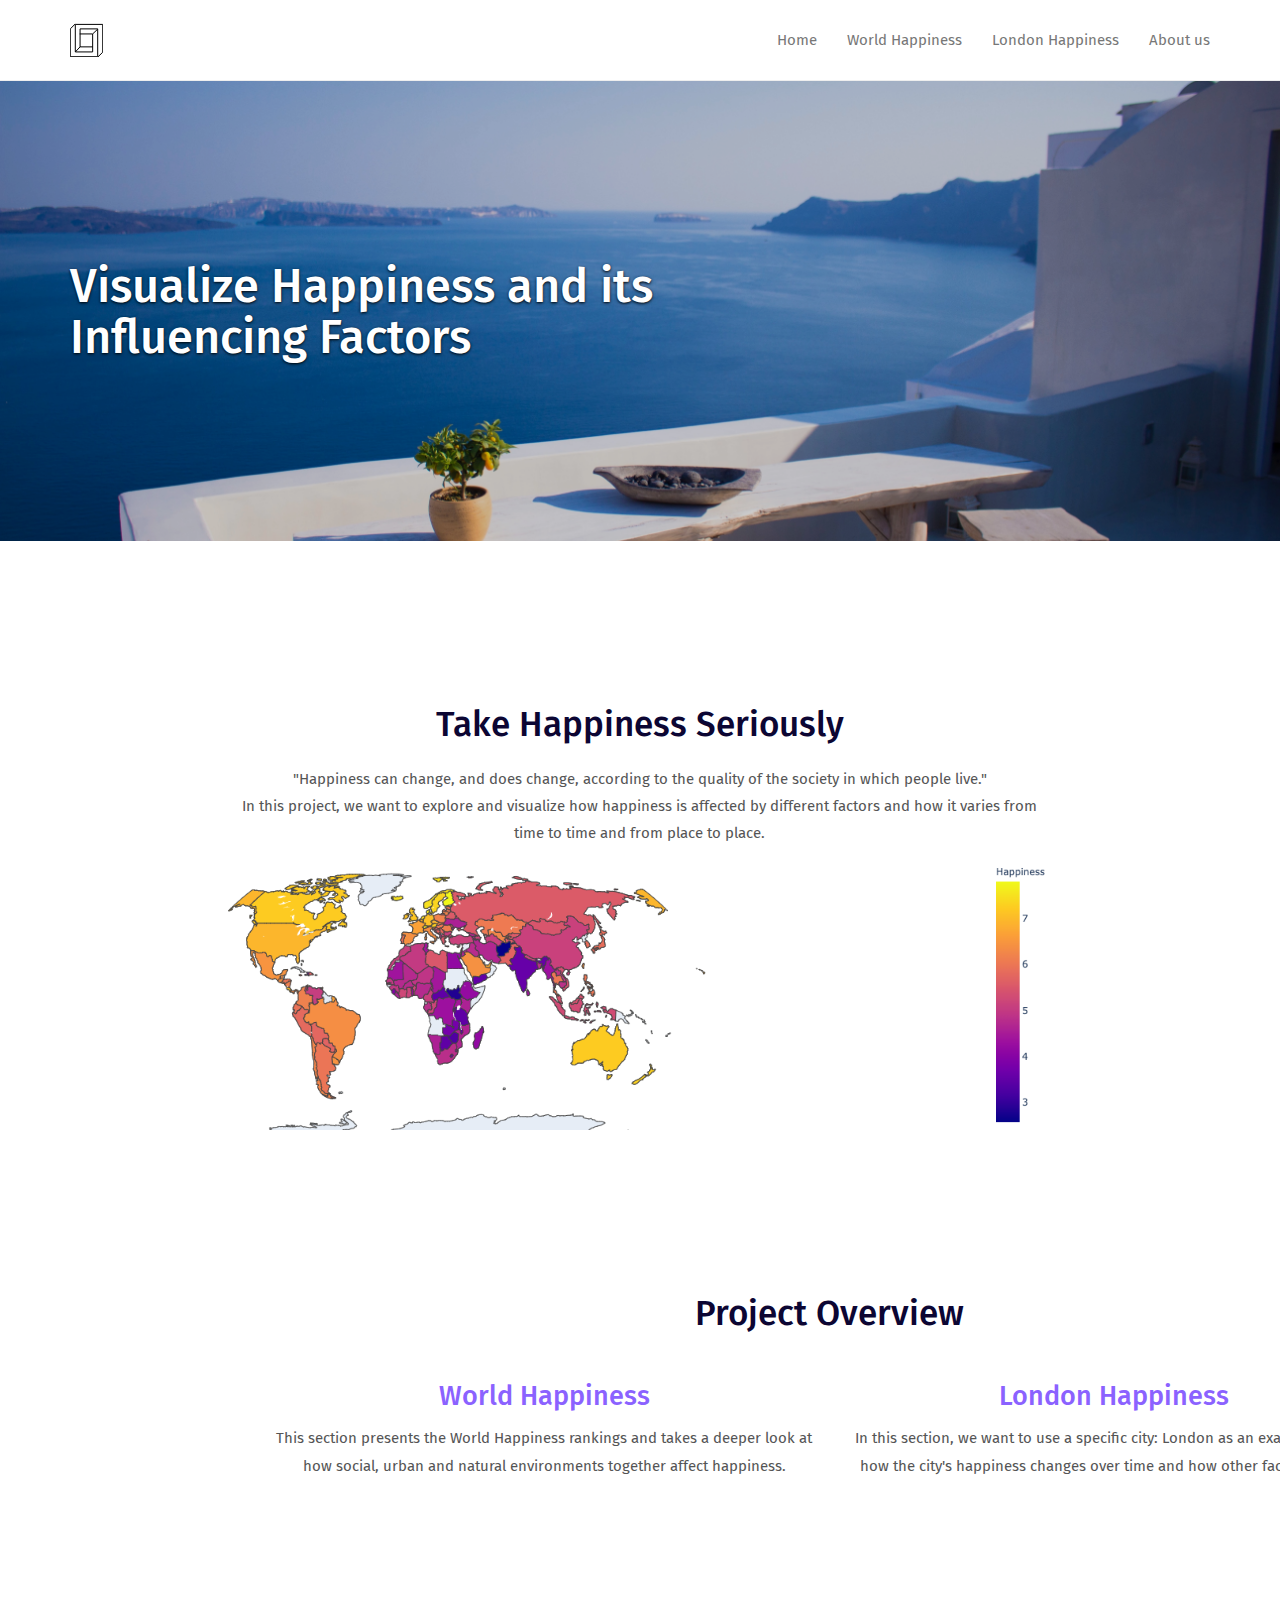
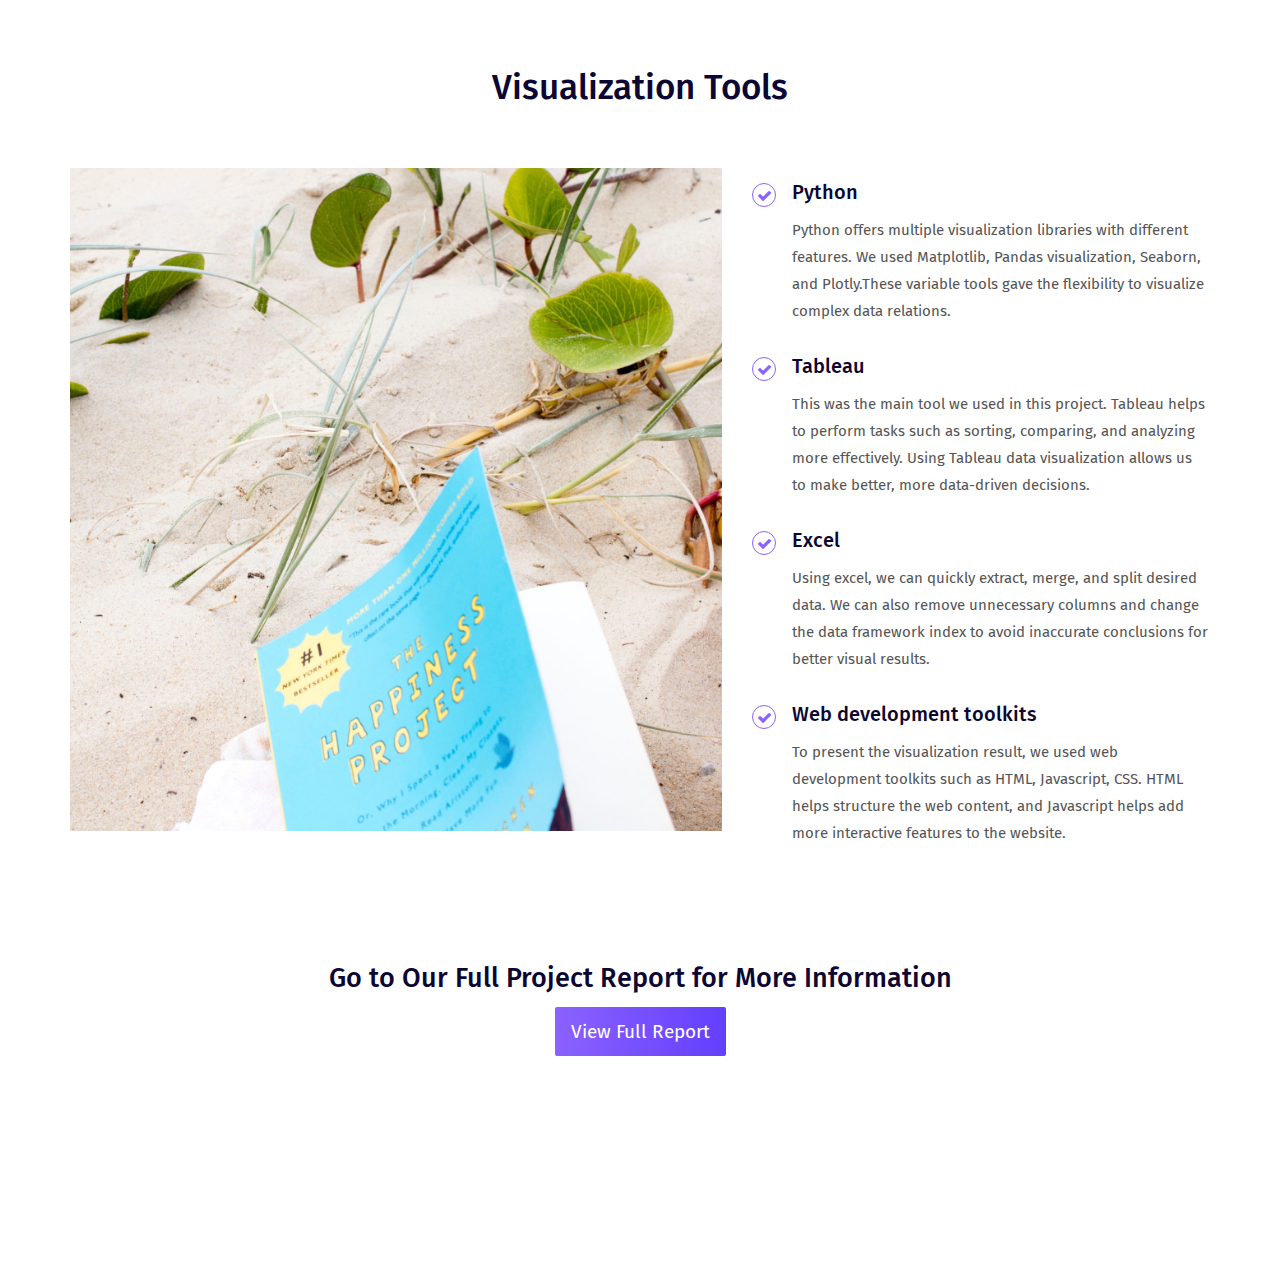
==== commit 6b0a5f78: "test4" ====
--- a/index.html
+++ b/index.html
@@ -131,6 +131,7 @@
             <p style="text-align:center">
                <a href="https://drive.google.com/file/d/1JfCFlKjmwhzHFtGp71sG6_60GfhqUABh/view?usp=sharing" class="btn btn-primary btn-lg">View Full Report</a>
             </p>
+              <h1><br><br></h1>
          </div>
       </div>
       <script>
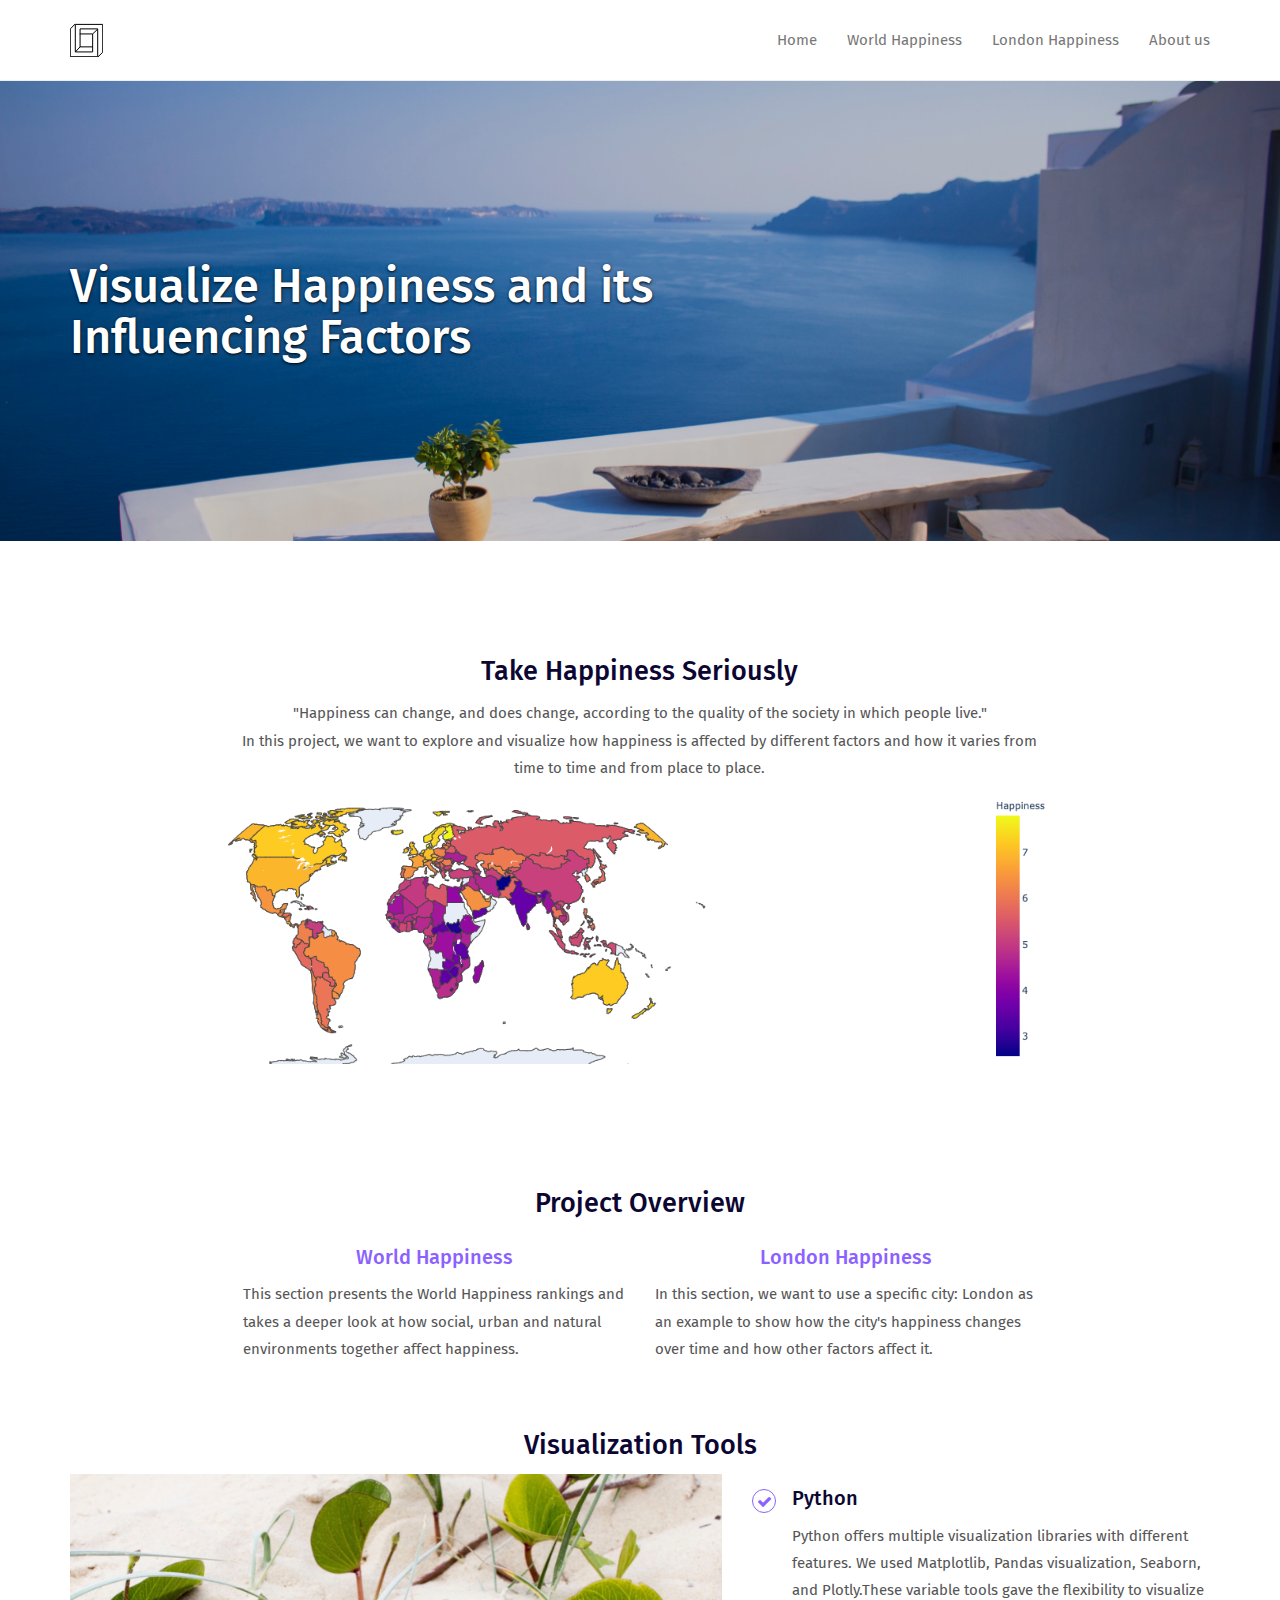
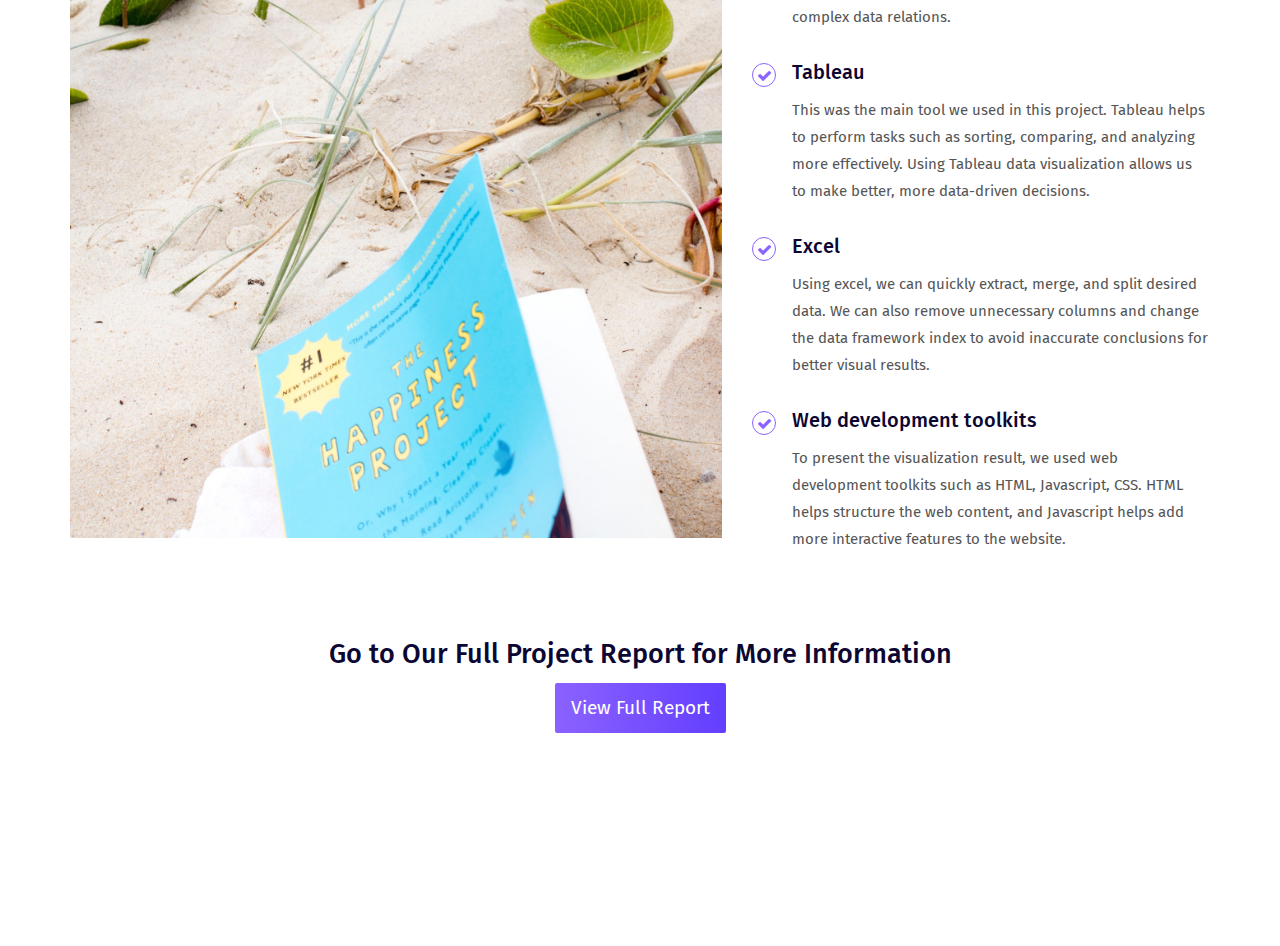
==== commit fa04520d: "Update index.html" ====
--- a/index.html
+++ b/index.html
@@ -54,7 +54,7 @@
       <div class="section-container">
          <div class="col-xs-12 col-md-8 col-md-offset-2">
             <div class="text-center">
-               <h2><br><br>Take Happiness Seriously</h2>
+               <h3><br>Take Happiness Seriously</h3>
                <p >"Happiness can change, and does change, according to the quality of the society in which people live."<br>In this project, we want to explore and visualize how happiness is affected by different factors and how it varies from time to time and from place to place. 
                </p>
             </div>
@@ -64,17 +64,16 @@
                }
             </style>
             <img class="img-responsive" src="./assets/worldassets/global.png">
+             
+             
             <h1><br></h1>
-            <div class="text-center">
-               <div class="alert alert-light" role="alert">
-                  <div class="container">
-                     <div class="row">
-                        <div class="col-xs-12">
-                           <div class="text-center">
-                              <h2>Project Overview</h2>
+             
+
+                       
+                              <h3 style="text-align:center">Project Overview</h3>
                               <div class="col-md-6" >
                                  <div class="text-center">
-                                    <h3><a href="./World Happiness.html">World Happiness</a></h3>
+                                    <h4><a href="./World Happiness.html">World Happiness</a></h4>
                                  </div>
                                  <div>
                                     <p>This section presents the World Happiness rankings and takes a deeper look at how social, urban and natural environments together affect happiness.<br><br><br></p>
@@ -82,26 +81,27 @@
                               </div>
                               <div class="col-md-6">
                                  <div class="text-center">
-                                    <h3><a href="./contact.html">London Happiness</a></h3>
+                                    <h4><a href="./contact.html">London Happiness</a></h4>
                                  </div>
                                  <div>
                                     <p>In this section, we want to use a specific city: London as an example to show how the city's happiness changes over time and how other factors affect it.
                                     </p>
                                  </div>
-                              </div>
-                           </div>
-                        </div>
-                     </div>
-                  </div>
-               </div>
-               <h2><br><br>Visualization Tools<br><br></h2>
             </div>
          </div>
+          
+          <div  class="container" >
+              <div class="text-center"> 
+                  <h3 style="text-align:center">Visualization Tools<br></h3>
+          </div>
+          </div>
+       
          <div class="container">
             <div class="row">
                <div class="col-md-7">
                   <img class="img-responsive" src="./assets/worldassets/h10.jpg" alt="">
                </div>
+                
                <div class="col-md-5">
                   <ul class="features">
                      <li>
@@ -127,7 +127,7 @@
                   </ul>
                </div>
             </div>
-            <h3 style="text-align:center"><br><br>Go to Our Full Project Report for More Information<br></h3>
+            <h3 style="text-align:center"><br>Go to Our Full Project Report for More Information<br></h3>
             <p style="text-align:center">
                <a href="https://drive.google.com/file/d/1JfCFlKjmwhzHFtGp71sG6_60GfhqUABh/view?usp=sharing" class="btn btn-primary btn-lg">View Full Report</a>
             </p>
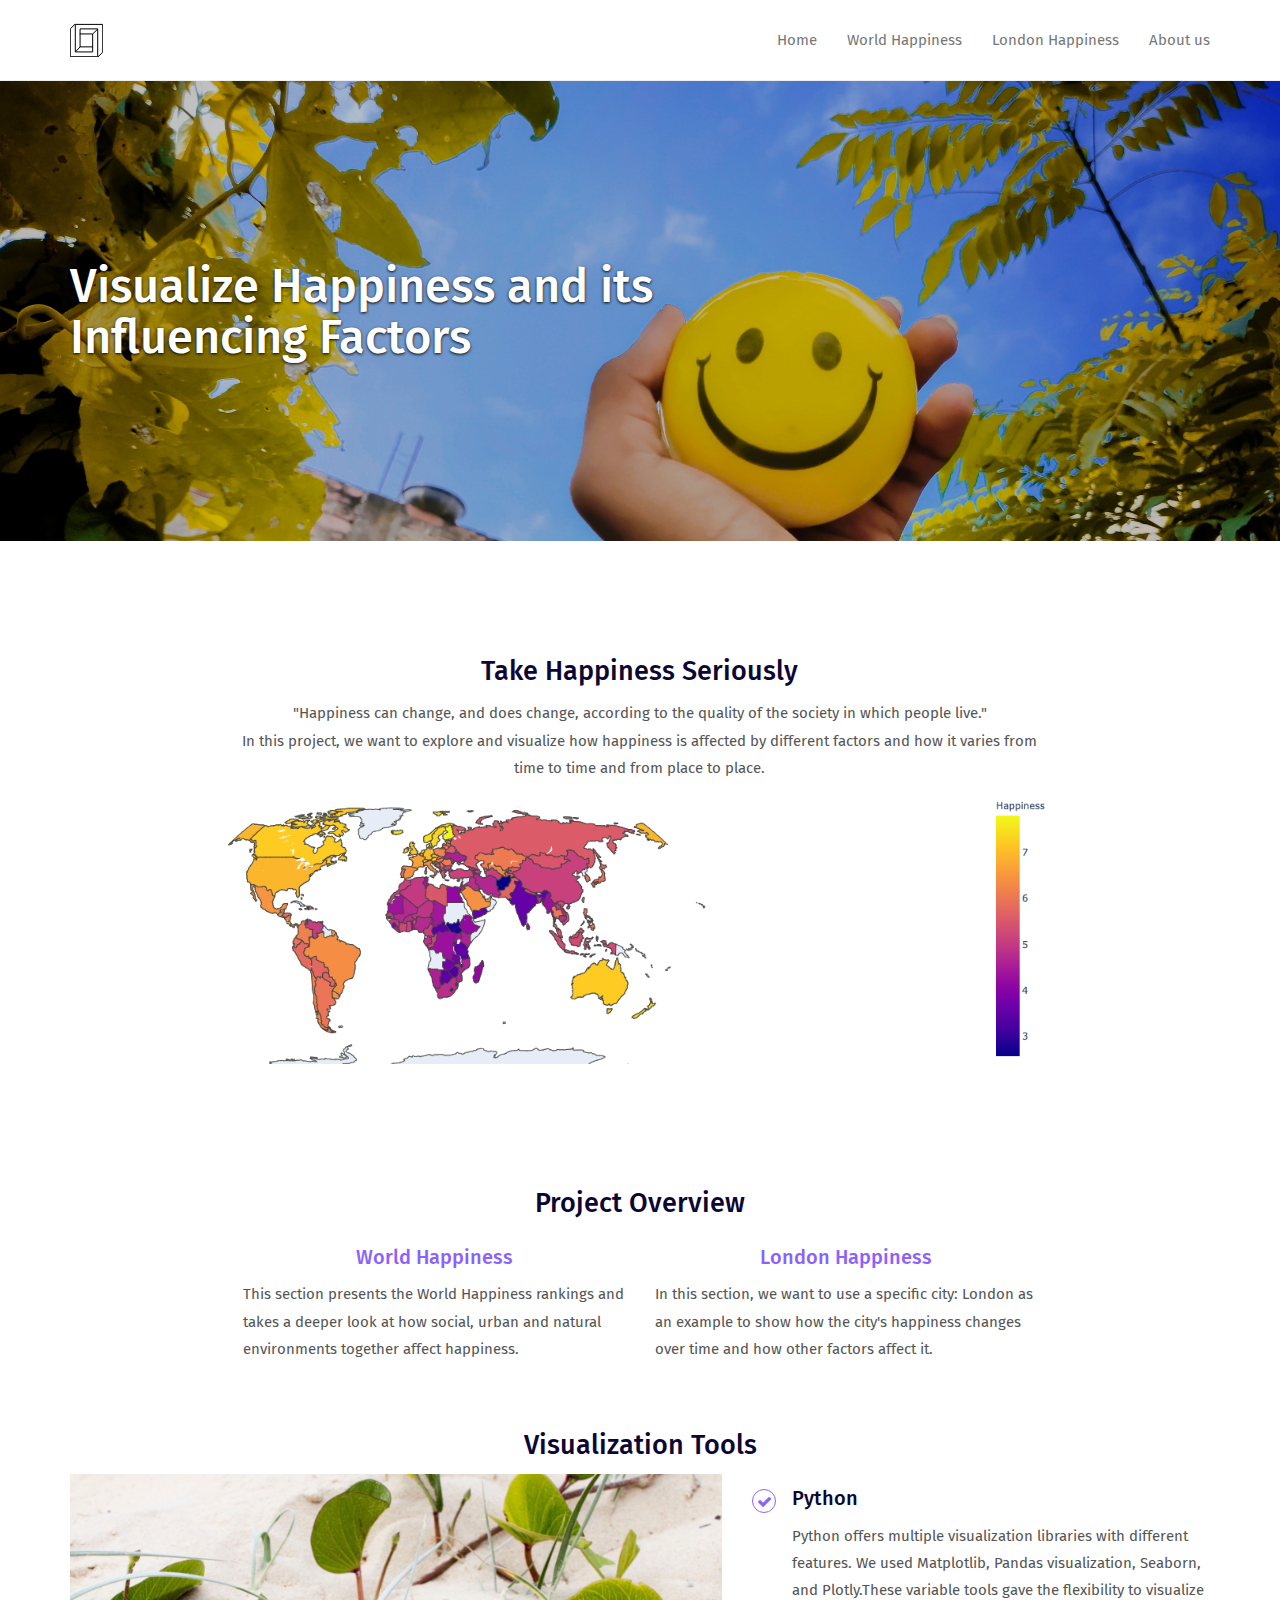
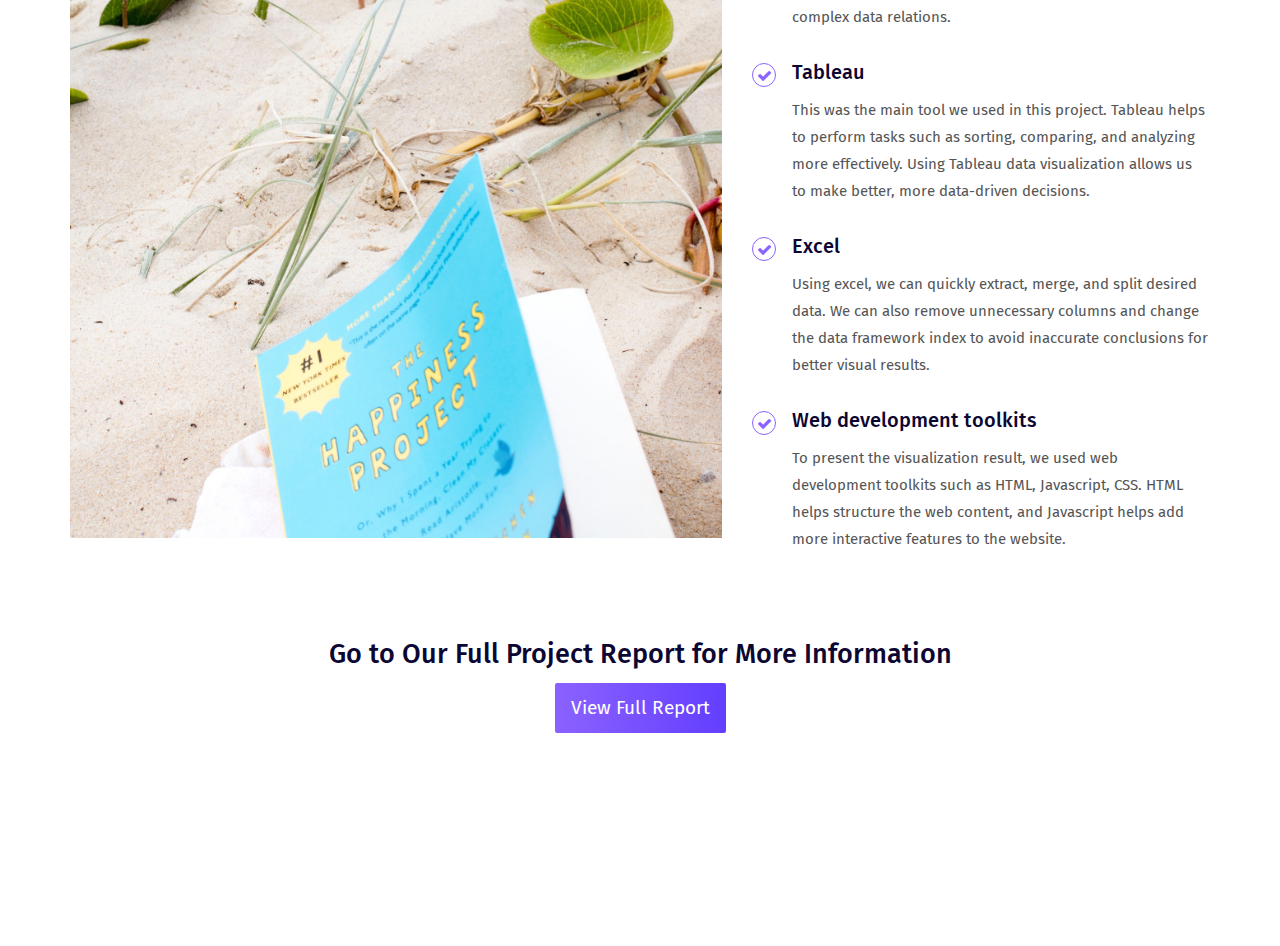
==== commit 0e48389d: "test5" ====
--- a/index.html
+++ b/index.html
@@ -41,7 +41,7 @@
             </div>
          </nav>
       </header>
-      <div class="white-text-container background-image-container" style="background-image: url('./assets/worldassets/h8.jpg')">
+      <div class="white-text-container background-image-container" style="background-image: url('./assets/worldassets/h11.jpg')">
          <div class="opacity"></div>
          <div class="container">
             <div class="row">
